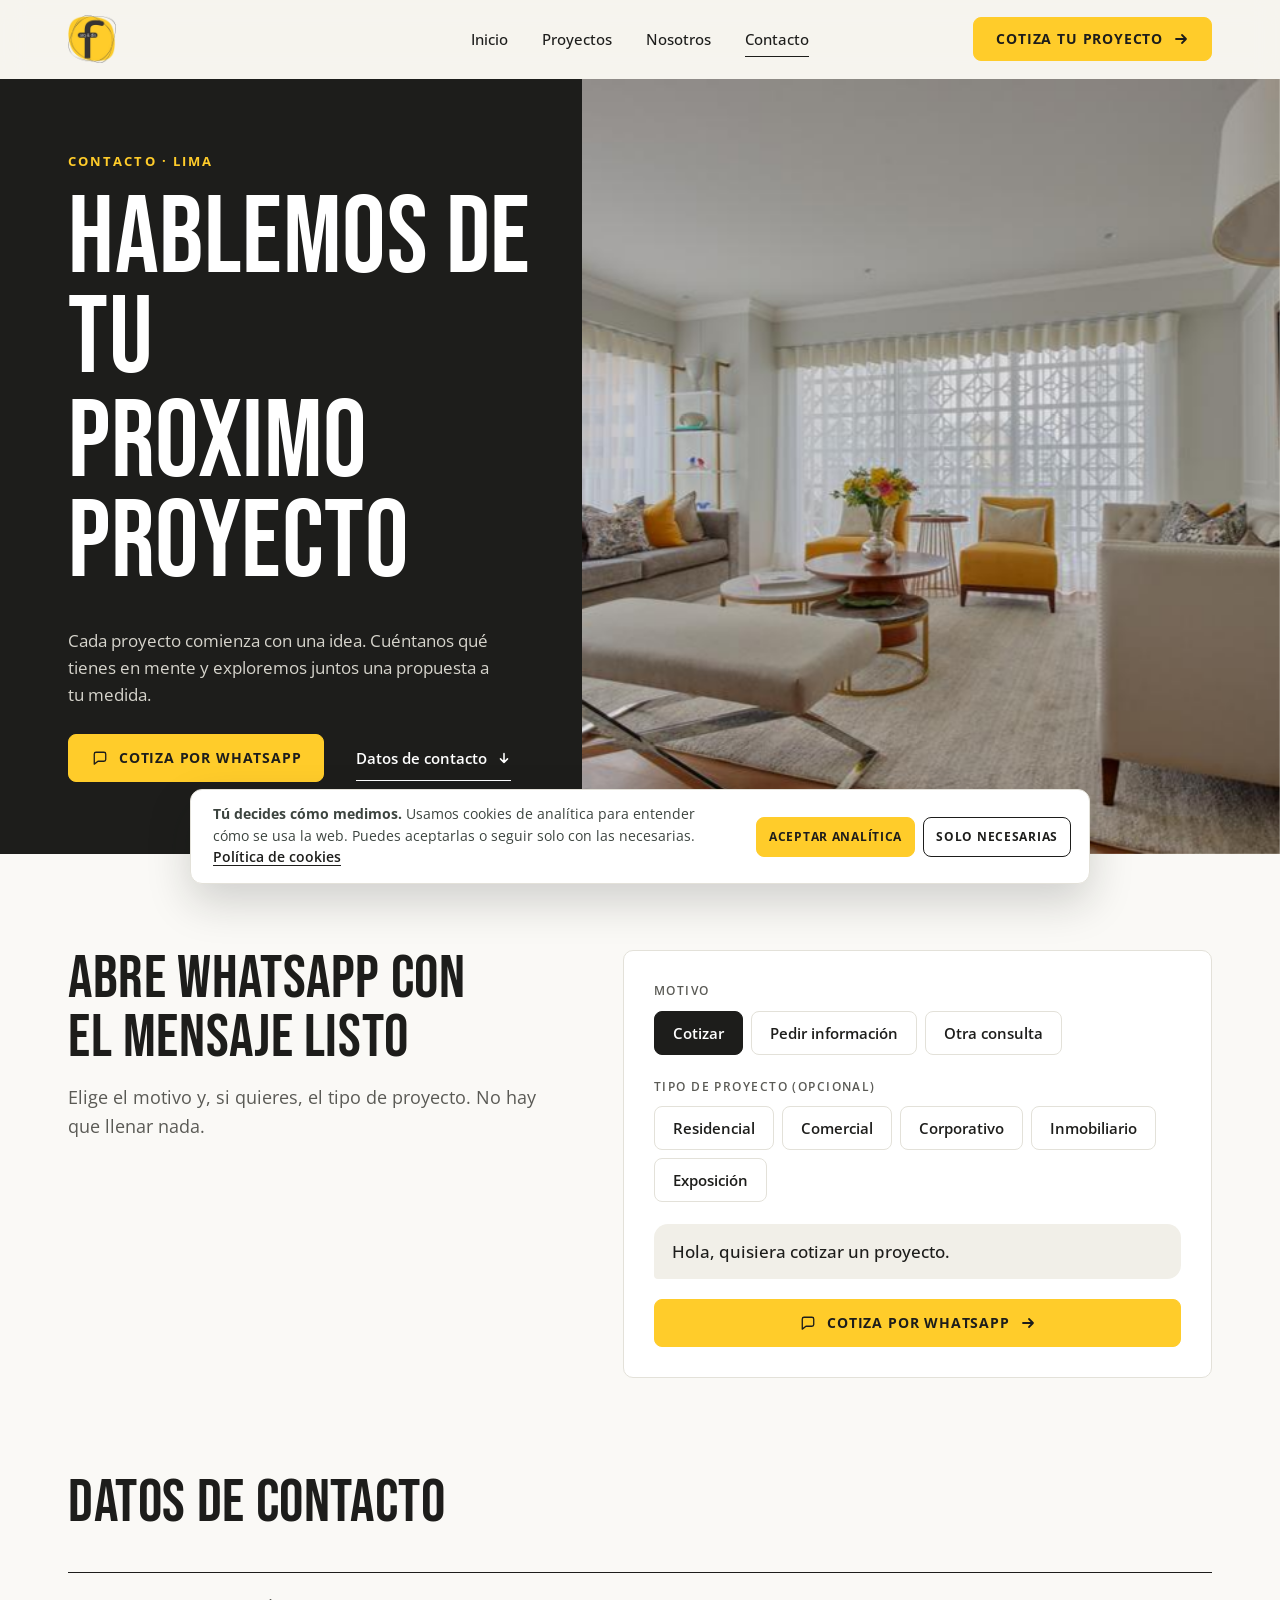
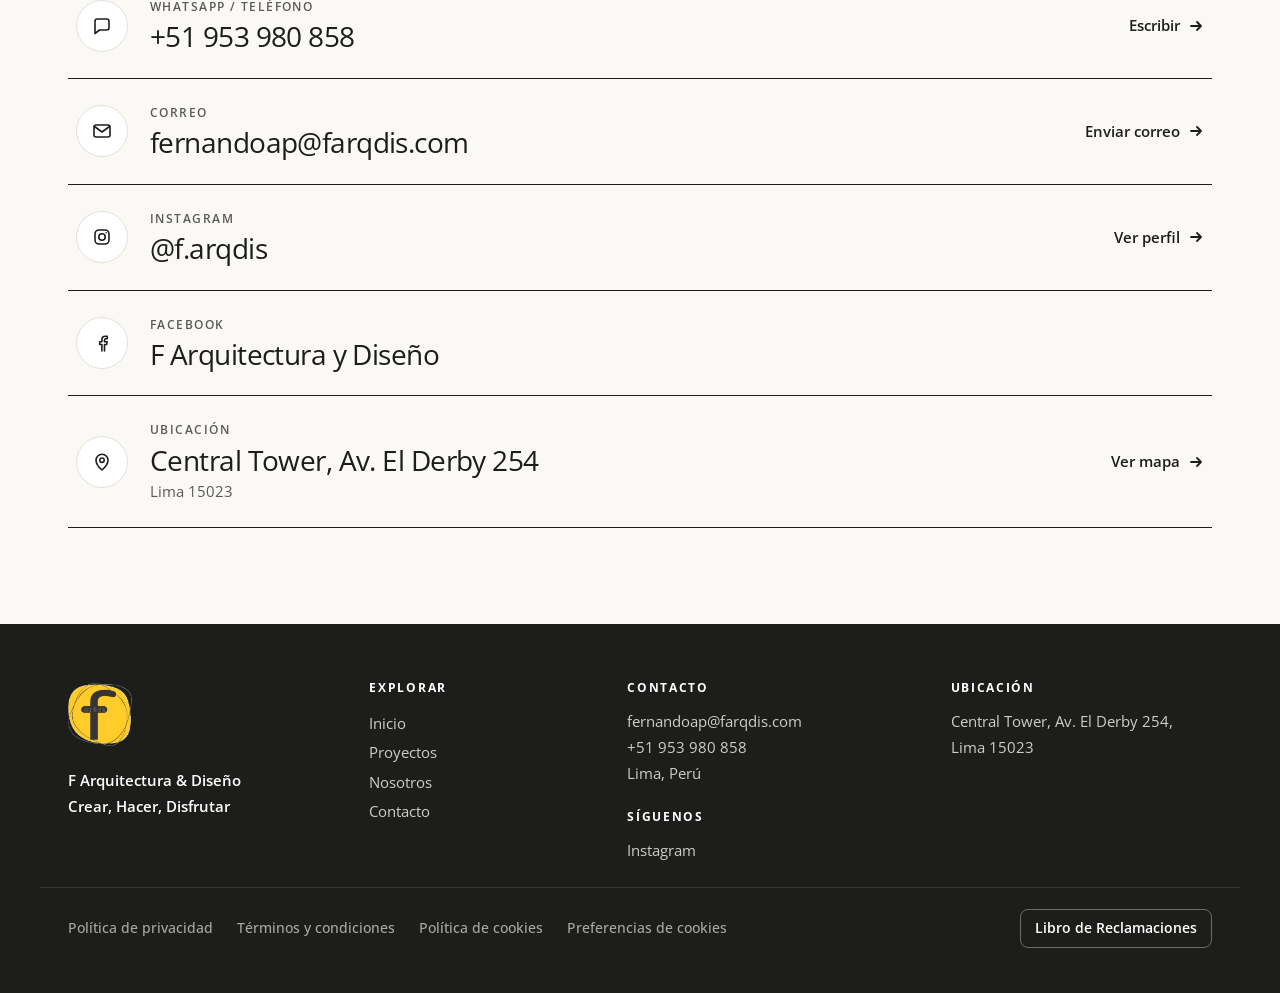
==== contacto.html @ eda0b43f "Pedidos del cliente: nombres, iconos, franja y valores centrados, carrusel en Reconocimiento, enlace" ====
<!doctype html>
<html lang="es">
<head>
<meta charset="utf-8">
<meta name="viewport" content="width=device-width,initial-scale=1,viewport-fit=cover">
<meta name="theme-color" content="#1d1d1b">
<meta name="description" content="Hablemos de tu próximo proyecto. Escríbenos por WhatsApp o correo.">
<title>Contacto · F Arquitectura & Diseño</title>
<link rel="icon" href="favicon.ico" sizes="any">
<link rel="icon" type="image/png" sizes="32x32" href="media/marca/favicon-32.png">
<link rel="apple-touch-icon" href="media/marca/apple-touch-icon.png">
<link rel="preconnect" href="https://fonts.googleapis.com">
<link rel="preconnect" href="https://fonts.gstatic.com" crossorigin>
<link href="https://fonts.googleapis.com/css2?family=Bebas+Neue&family=Open+Sans:wght@400;600;700&display=swap" rel="stylesheet">
<link rel="stylesheet" href="estilos.css?v=30">
<script src="app.js?v=30" defer></script>
</head>
<body class="contacto">
<a class="saltar" href="#contenido">Saltar al contenido</a>
<header class="cab"><div class="cont">
  <a class="logo" href="index.html" aria-label="F Arquitectura y Diseño, inicio"><img src="media/marca/logo-f.png" alt="" width="48" height="47"></a>
  <nav class="menu" id="menu" aria-label="Principal"><a href="index.html">Inicio</a><a href="proyectos.html">Proyectos</a><a href="nosotros.html">Nosotros</a><a href="contacto.html" class="aqui" aria-current="page">Contacto</a><a class="btn menu-cta" href="contacto.html">Cotiza tu proyecto <svg class="fl" width="16" height="16" viewBox="0 0 16 16" fill="none" aria-hidden="true"><path d="M3 8h10M9 4l4 4-4 4" stroke="currentColor" stroke-width="1.8" stroke-linecap="round" stroke-linejoin="round"/></svg></a></nav>
  <div class="cab-der"><a class="btn cab-cta" href="contacto.html">Cotiza tu proyecto <svg class="fl" width="16" height="16" viewBox="0 0 16 16" fill="none" aria-hidden="true"><path d="M3 8h10M9 4l4 4-4 4" stroke="currentColor" stroke-width="1.8" stroke-linecap="round" stroke-linejoin="round"/></svg></a>
  <button class="hamb" aria-label="Menú" aria-expanded="false" aria-controls="menu"><i></i><i></i><i></i></button></div>
</div></header>
<main id="contenido">
<section class="partida verde">
  <div class="partida-txt">
    <p class="antetitulo">Contacto · Lima</p>
    <h1 class="titular"><span class="linea-t"><span>Hablemos de tu</span></span><span class="linea-t"><span>próximo proyecto</span></span></h1>
    <p class="partida-sub">Cada proyecto comienza con una idea. Cuéntanos qué tienes en mente y exploremos juntos una propuesta a tu medida.</p>
    <div class="acciones">
      <a class="btn" href="https://wa.me/51953980858?text=Hola%2C%20quisiera%20cotizar%20un%20proyecto." target="_blank" rel="noopener"><svg width="18" height="18" viewBox="0 0 22 22" fill="none" aria-hidden="true"><path d="M4 16.5V6.2C4 5 5 4 6.2 4h9.6C17 4 18 5 18 6.2v6.6c0 1.2-1 2.2-2.2 2.2H8.5L4 18.5z" stroke="currentColor" stroke-width="1.6" stroke-linecap="round" stroke-linejoin="round"/></svg> Cotiza por WhatsApp</a>
      <a class="enlace" href="#canales">Datos de contacto <svg width="14" height="14" viewBox="0 0 16 16" fill="none" aria-hidden="true"><path d="M8 3v10M4 9l4 4 4-4" stroke="currentColor" stroke-width="1.8" stroke-linecap="round" stroke-linejoin="round"/></svg></a>
    </div>
  </div>
  <div class="partida-img"><img src="media/proyectos/depa-san-isidro-d-j/1.jpg" srcset="media/proyectos/depa-san-isidro-d-j/1-m.jpg 900w, media/proyectos/depa-san-isidro-d-j/1.jpg 1800w" sizes="(max-width:900px) 100vw, 55vw" alt="Depa San Isidro D.J."></div>
</section>

<section class="sec"><div class="cont armar">
  <div data-ver>
    <h2>Abre WhatsApp con el mensaje listo</h2>
    <p class="sub">Elige el motivo y, si quieres, el tipo de proyecto. No hay que llenar nada.</p>
  </div>
  <div class="armador" data-armador data-ver style="--d:.1s">
    <div class="grupo" role="group" aria-label="Motivo">
      <small>Motivo</small>
      <div class="chips">
        <button type="button" class="chip on" aria-pressed="true" data-motivo="cotizar">Cotizar</button>
        <button type="button" class="chip" aria-pressed="false" data-motivo="informacion">Pedir información</button>
        <button type="button" class="chip" aria-pressed="false" data-motivo="otra">Otra consulta</button>
      </div>
    </div>
    <div class="grupo" role="group" aria-label="Tipo de proyecto">
      <small>Tipo de proyecto (opcional)</small>
      <div class="chips" data-categorias></div>
    </div>
    <p class="vista" aria-live="polite"><span data-vista>Hola, quisiera cotizar un proyecto.</span></p>
    <a class="btn" data-enviar href="https://wa.me/51953980858?text=Hola%2C%20quisiera%20cotizar%20un%20proyecto." target="_blank" rel="noopener"><svg width="18" height="18" viewBox="0 0 22 22" fill="none" aria-hidden="true"><path d="M4 16.5V6.2C4 5 5 4 6.2 4h9.6C17 4 18 5 18 6.2v6.6c0 1.2-1 2.2-2.2 2.2H8.5L4 18.5z" stroke="currentColor" stroke-width="1.6" stroke-linecap="round" stroke-linejoin="round"/></svg> <span data-etiqueta>Cotiza por WhatsApp</span> <svg class="fl" width="16" height="16" viewBox="0 0 16 16" fill="none" aria-hidden="true"><path d="M3 8h10M9 4l4 4-4 4" stroke="currentColor" stroke-width="1.8" stroke-linecap="round" stroke-linejoin="round"/></svg></a>
  </div>
</div></section>

<section class="sec" id="canales" style="padding-top:0"><div class="cont">
  <div class="fila-titulo" data-ver><h2>Datos de contacto</h2></div>
  <ul class="canales" data-ver style="--y:14px">
    <li><a class="canal" href="https://wa.me/51953980858?text=Hola%2C%20quisiera%20hacer%20una%20consulta." target="_blank" rel="noopener"><span class="canal-ic"><svg width="22" height="22" viewBox="0 0 22 22" fill="none" aria-hidden="true"><path d="M4 16.5V6.2C4 5 5 4 6.2 4h9.6C17 4 18 5 18 6.2v6.6c0 1.2-1 2.2-2.2 2.2H8.5L4 18.5z" stroke="currentColor" stroke-width="1.6" stroke-linecap="round" stroke-linejoin="round"/></svg></span><span class="canal-txt"><small>WhatsApp / Teléfono</small><b>+51 953 980 858</b></span><span class="canal-ir">Escribir <svg class="fl" width="16" height="16" viewBox="0 0 16 16" fill="none" aria-hidden="true"><path d="M3 8h10M9 4l4 4-4 4" stroke="currentColor" stroke-width="1.8" stroke-linecap="round" stroke-linejoin="round"/></svg></span></a></li>
    <li><a class="canal" href="mailto:fernandoap@farqdis.com"><span class="canal-ic"><svg width="22" height="22" viewBox="0 0 22 22" fill="none" aria-hidden="true"><rect x="3" y="5" width="16" height="12" rx="2" stroke="currentColor" stroke-width="1.6" stroke-linecap="round" stroke-linejoin="round"/><path d="M3.5 6.5L11 12l7.5-5.5" stroke="currentColor" stroke-width="1.6" stroke-linecap="round" stroke-linejoin="round"/></svg></span><span class="canal-txt"><small>Correo</small><b>fernandoap@farqdis.com</b></span><span class="canal-ir">Enviar correo <svg class="fl" width="16" height="16" viewBox="0 0 16 16" fill="none" aria-hidden="true"><path d="M3 8h10M9 4l4 4-4 4" stroke="currentColor" stroke-width="1.8" stroke-linecap="round" stroke-linejoin="round"/></svg></span></a></li>
    <li><a class="canal" href="https://www.instagram.com/f.arqdis/" target="_blank" rel="noopener"><span class="canal-ic"><svg width="22" height="22" viewBox="0 0 22 22" fill="none" aria-hidden="true"><rect x="4" y="4" width="14" height="14" rx="4" stroke="currentColor" stroke-width="1.6" stroke-linecap="round" stroke-linejoin="round"/><circle cx="11" cy="11" r="3.2" stroke="currentColor" stroke-width="1.6" stroke-linecap="round" stroke-linejoin="round"/><path d="M15.2 6.8h.01" stroke="currentColor" stroke-width="1.6" stroke-linecap="round" stroke-linejoin="round"/></svg></span><span class="canal-txt"><small>Instagram</small><b>@f.arqdis</b></span><span class="canal-ir">Ver perfil <svg class="fl" width="16" height="16" viewBox="0 0 16 16" fill="none" aria-hidden="true"><path d="M3 8h10M9 4l4 4-4 4" stroke="currentColor" stroke-width="1.8" stroke-linecap="round" stroke-linejoin="round"/></svg></span></a></li>
    <li><div class="canal"><span class="canal-ic"><svg width="22" height="22" viewBox="0 0 22 22" fill="none" aria-hidden="true"><path d="M13.5 19v-6.5h2.2l.4-2.7h-2.6V8.2c0-.8.3-1.4 1.4-1.4h1.3V4.4c-.3 0-1.100-.1-2-.1-2 0-3.300 1.200-3.300 3.400v2.100H8.700v2.700h2.200V19" stroke="currentColor" stroke-width="1.6" stroke-linecap="round" stroke-linejoin="round"/></svg></span><span class="canal-txt"><small>Facebook</small><b>F Arquitectura y Diseño</b></span></div></li>
    <li><a class="canal" href="https://www.google.com/maps/search/?api=1&query=Central%20Tower%2C%20Av.%20El%20Derby%20254%2C%20Lima%2015023" target="_blank" rel="noopener"><span class="canal-ic"><svg width="22" height="22" viewBox="0 0 22 22" fill="none" aria-hidden="true"><path d="M11 19s6-5.2 6-9.8A6 6 0 005 9.2C5 13.8 11 19 11 19z" stroke="currentColor" stroke-width="1.6" stroke-linecap="round" stroke-linejoin="round"/><circle cx="11" cy="9.2" r="2.2" stroke="currentColor" stroke-width="1.6" stroke-linecap="round" stroke-linejoin="round"/></svg></span><span class="canal-txt"><small>Ubicación</small><b>Central Tower, Av. El Derby 254</b><span>Lima 15023</span></span><span class="canal-ir">Ver mapa <svg class="fl" width="16" height="16" viewBox="0 0 16 16" fill="none" aria-hidden="true"><path d="M3 8h10M9 4l4 4-4 4" stroke="currentColor" stroke-width="1.8" stroke-linecap="round" stroke-linejoin="round"/></svg></span></a></li>
  </ul>
</div></section>
<a class="barra-wa" href="https://wa.me/51953980858?text=Hola%2C%20quisiera%20cotizar%20un%20proyecto." target="_blank" rel="noopener"><svg width="18" height="18" viewBox="0 0 22 22" fill="none" aria-hidden="true"><path d="M4 16.5V6.2C4 5 5 4 6.2 4h9.6C17 4 18 5 18 6.2v6.6c0 1.2-1 2.2-2.2 2.2H8.5L4 18.5z" stroke="currentColor" stroke-width="1.6" stroke-linecap="round" stroke-linejoin="round"/></svg> Cotiza por WhatsApp</a>
</main>
<footer class="pie"><div class="cont pie-cols">
  <div class="pie-marca"><a class="logo" href="index.html" aria-label="F Arquitectura y Diseño, inicio"><img src="media/marca/logo-f.png" alt="" width="64" height="63"></a><p>F Arquitectura &amp; Diseño<br>Crear, Hacer, Disfrutar</p></div>
  <div><h3>Explorar</h3><nav aria-label="Pie"><a href="index.html">Inicio</a><a href="proyectos.html">Proyectos</a><a href="nosotros.html">Nosotros</a><a href="contacto.html">Contacto</a></nav></div>
  <div><h3>Contacto</h3><p><a href="mailto:fernandoap@farqdis.com">fernandoap@farqdis.com</a><br><a href="tel:+51953980858">+51 953 980 858</a><br>Lima, Perú</p>
    <h3 class="sig">Síguenos</h3><p><a href="https://www.instagram.com/f.arqdis/" target="_blank" rel="noopener">Instagram</a></p></div>
  <div><h3>Ubicación</h3><p><a href="https://www.google.com/maps/search/?api=1&query=Central%20Tower%2C%20Av.%20El%20Derby%20254%2C%20Lima%2015023" target="_blank" rel="noopener">Central Tower, Av. El Derby 254,<br>Lima 15023</a></p></div>
</div>
<div class="cont pie-legal">
  <a href="politica-de-privacidad.html">Política de privacidad</a>
  <a href="terminos-y-condiciones.html">Términos y condiciones</a>
  <a href="politica-de-cookies.html">Política de cookies</a>
  <button type="button" data-cookies-abrir>Preferencias de cookies</button>
  <a class="libro" href="libro-de-reclamaciones.html">Libro de Reclamaciones</a>
</div></footer>
<div class="cookies" role="dialog" aria-label="Preferencias de cookies" hidden>
  <p><b>Tú decides cómo medimos.</b> Usamos cookies de analítica para entender cómo se usa la web. Puedes aceptarlas o seguir solo con las necesarias. <a href="politica-de-cookies.html">Política de cookies</a></p>
  <div><button type="button" class="btn" data-cookies="analitica">Aceptar analítica</button><button type="button" class="btn linea" data-cookies="necesarias">Solo necesarias</button></div>
</div>
</body>
</html>
---- estilos.css ----
/* Web modelo. Colores, tipografías e imágenes son de muestra:
   se reemplazan por la marca y los materiales reales de la inmobiliaria. */
:root{
  --fondo:#f6f3ee; --papel:#fffdf9; --tinta:#1c211d; --suave:#5d655f; --linea:#ddd6c9;
  --acento:#2f4a3c; --acento-claro:#e4ebe5; --arena:#d8cdb9;
  /* Una sola familia de curvas para todo el sitio */
  --ease:cubic-bezier(.23,1,.32,1);        /* entradas y salidas */
  --ease-io:cubic-bezier(.77,0,.175,1);    /* movimientos en pantalla (telón, pastilla) */
  --ease-hoja:cubic-bezier(.32,.72,0,1);   /* hoja inferior en celular */
  --serif:"Cormorant Garamond",Georgia,serif; --sans:"Manrope",system-ui,sans-serif;
}
*{box-sizing:border-box}
html{scroll-behavior:smooth;-webkit-tap-highlight-color:transparent;-webkit-text-size-adjust:100%;text-size-adjust:100%;scrollbar-color:var(--arena) var(--fondo)}
body{margin:0;font-family:var(--sans);color:var(--tinta);background:var(--fondo);font-size:17px;line-height:1.6;-webkit-font-smoothing:antialiased;caret-color:var(--acento)}
::selection{background:var(--acento);color:#fff}
img{display:block;max-width:100%}
a{color:inherit;text-underline-offset:.2em}
h1,h2,h3{font-family:var(--serif);font-weight:500;line-height:1.08;margin:0;letter-spacing:-.01em;text-wrap:balance}
h1{font-size:clamp(44px,7vw,92px)}
h2{font-size:clamp(34px,4.4vw,56px)}
h3{font-size:26px}
p{margin:0 0 14px;text-wrap:pretty}
:focus-visible{outline:2px solid var(--acento);outline-offset:3px}
.portada :focus-visible,.franja :focus-visible,.aviso :focus-visible{outline-color:#fff}
button,a,[role="tab"]{touch-action:manipulation}
button,.btn,.menu a{-webkit-user-select:none;user-select:none}
.cont{max-width:1200px;margin:0 auto;padding:0 max(28px,env(safe-area-inset-right,0px)) 0 max(28px,env(safe-area-inset-left,0px))}
.sec{padding:96px 0}
.sub{color:var(--suave);max-width:560px;font-size:18px}
.fila-titulo{display:flex;justify-content:space-between;align-items:flex-end;gap:24px;margin-bottom:40px;flex-wrap:wrap}
.saltar{position:absolute;left:12px;top:-60px;z-index:300;background:var(--papel);color:var(--tinta);padding:12px 18px;border-radius:10px;font-weight:600;text-decoration:none;transition:top .2s var(--ease)}
.saltar:focus{top:12px}

/* Aviso de modelo */
.aviso{background:var(--tinta);color:#e9e5dc;font-size:13px;text-align:center;padding:calc(7px + env(safe-area-inset-top,0px)) 16px 7px}

/* Animación de entrada (solo Inicio, una vez por sesión) */
.intro{display:none}
.con-intro{--t0:1.2s}
.con-intro .intro{position:fixed;inset:0;z-index:200;background:var(--acento);color:#f6f3ee;display:flex;flex-direction:column;align-items:center;justify-content:center;gap:26px;pointer-events:none;animation:telon .95s var(--ease-io) 1.15s both}
.con-intro .intro[hidden]{display:none}
.intro-marca{font-family:var(--serif);font-weight:600;font-size:clamp(56px,10vw,112px);line-height:1.15;overflow:hidden;padding:0 .08em}
.intro-marca span{display:block;animation:subir .9s var(--ease) .1s both}
.intro-marca i{font-style:normal;color:var(--arena)}
.intro-linea{width:min(200px,40vw);height:1px;background:rgba(246,243,238,.28);position:relative;overflow:hidden}
.intro-linea::after{content:"";position:absolute;inset:0;background:#f6f3ee;transform-origin:left;animation:trazar .95s var(--ease-io) .2s both}
@keyframes telon{from{clip-path:inset(0)}to{clip-path:inset(0 0 100% 0)}}
@keyframes trazar{from{transform:scaleX(0)}to{transform:scaleX(1)}}

/* Cabecera */
.cab{position:sticky;top:0;z-index:50;background:rgba(246,243,238,.9);backdrop-filter:blur(12px);-webkit-backdrop-filter:blur(12px);border-bottom:1px solid transparent;transition:border-color .3s,box-shadow .3s}
.cab.baja{border-color:var(--linea);box-shadow:0 6px 24px rgba(28,33,29,.06)}
.cab .cont{display:flex;align-items:center;justify-content:space-between;height:74px}
.logo{font-family:var(--serif);font-size:27px;font-weight:600;text-decoration:none;letter-spacing:.01em;padding:8px 0}
.logo span{color:var(--acento)}
.menu{display:flex;gap:34px;align-items:center}
.menu a{text-decoration:none;font-size:15px;font-weight:500;position:relative;padding:10px 0}
.menu a::after{content:"";position:absolute;left:0;right:0;bottom:4px;height:1.5px;background:var(--acento);transform:scaleX(0);transform-origin:right;transition:transform .3s var(--ease)}
.menu a.aqui::after{transform:scaleX(1);transform-origin:left}
.hamb{display:none;background:none;border:0;padding:10px;margin-right:-10px;cursor:pointer}
.hamb i{display:block;width:24px;height:2px;background:var(--tinta);margin:5px 0;transition:transform .3s var(--ease),opacity .2s}
.abierto .hamb i:nth-child(1){transform:translateY(7px) rotate(45deg)}
.abierto .hamb i:nth-child(2){opacity:0}
.abierto .hamb i:nth-child(3){transform:translateY(-7px) rotate(-45deg)}

/* Botones */
.btn{display:inline-flex;align-items:center;justify-content:center;gap:10px;min-height:48px;background:var(--acento);color:#fff;border:1.5px solid var(--acento);padding:12px 26px;border-radius:999px;font:600 15px var(--sans);text-decoration:none;cursor:pointer;transition:transform .16s var(--ease),background .25s,color .25s,box-shadow .25s}
.btn:active{transform:scale(.97)}
.btn .fl{flex:none;transition:transform .3s var(--ease)}
.btn.linea{background:transparent;color:var(--acento)}
.btn.linea:active{background:var(--acento-claro)}
.btn.claro{background:#fff;border-color:#fff;color:var(--tinta)}
.btn:disabled{opacity:.55;cursor:default;transform:none;box-shadow:none}

/* Portada: el titular guía, el texto y el botón lo siguen, la foto se asienta */
.portada{position:relative;height:min(86vh,820px);height:min(86svh,820px);min-height:520px;overflow:hidden;color:#fff;display:flex;align-items:flex-end}
.portada img{position:absolute;inset:0;width:100%;height:100%;object-fit:cover;animation:acercar 2.2s var(--ease) var(--t0,0s) both}
.portada::after{content:"";position:absolute;inset:0;background:linear-gradient(180deg,rgba(20,25,21,.15) 30%,rgba(20,25,21,.74))}
.portada .cont{position:relative;z-index:2;width:100%;padding-bottom:72px}
.portada p{font-size:20px;max-width:520px;margin:20px 0 28px;color:#f0ece4;animation:aparecer .8s var(--ease) calc(var(--t0,0s) + .34s) both}
.linea-t{display:block;overflow:hidden;padding-bottom:.06em}
.linea-t>span{display:block;animation:subir 1s var(--ease) calc(var(--t0,0s) + .1s) both}
.linea-t:nth-child(2)>span{animation-delay:calc(var(--t0,0s) + .2s)}
.portada .btn{animation:aparecer-poco .7s var(--ease) calc(var(--t0,0s) + .44s) both}
.bajar{position:absolute;right:28px;bottom:34px;z-index:2;font-size:12px;letter-spacing:.14em;text-transform:uppercase;writing-mode:vertical-rl;display:flex;align-items:center;gap:12px;animation:solo-opacidad .8s ease calc(var(--t0,0s) + .9s) both}
.bajar::after{content:"";width:1px;height:54px;background:#fff;animation:gotear 2.4s ease-in-out 3;transform-origin:top}
@keyframes acercar{from{transform:scale(1.12)}to{transform:scale(1)}}
@keyframes subir{from{transform:translateY(105%)}to{transform:none}}
@keyframes aparecer{from{opacity:0;transform:translateY(16px)}to{opacity:1;transform:none}}
@keyframes aparecer-poco{from{opacity:0;transform:translateY(8px)}to{opacity:1;transform:none}}
@keyframes solo-opacidad{from{opacity:0}to{opacity:1}}
@keyframes gotear{0%{transform:scaleY(0)}50%{transform:scaleY(1)}100%{transform:scaleY(1);opacity:0}}

/* Encabezado de páginas internas */
.encabezado{padding:84px 0 40px}
.encabezado h1{font-size:clamp(44px,6vw,78px)}
.encabezado .sub{margin-top:16px;animation:aparecer .8s var(--ease) .24s both}

/* Aparición al desplazar: el título se mueve más, lo que lo acompaña se mueve menos */
[data-ver]{opacity:0;transform:translateY(var(--y,22px));transition:opacity .7s var(--ease),transform .7s var(--ease);transition-delay:var(--d,0s)}
[data-ver].visto{opacity:1;transform:none}
[data-ver="img"]{opacity:1;transform:none}
[data-ver="img"] img{clip-path:inset(0 0 100% 0);transform:scale(1.08);transition:clip-path 1s var(--ease-io),transform 1.4s var(--ease);transition-delay:var(--d,0s)}
[data-ver="img"].visto img{clip-path:inset(0);transform:none}

/* Tarjetas de proyecto */
.grilla{display:grid;grid-template-columns:repeat(3,1fr);gap:28px}
.tarjeta{background:var(--papel);border-radius:14px;overflow:hidden;cursor:pointer;border:1px solid var(--linea);text-align:left;padding:0;font:inherit;color:inherit;display:flex;flex-direction:column;transition:transform .35s var(--ease),box-shadow .35s var(--ease),opacity .7s var(--ease)}
.tarjeta[data-ver]{transition:opacity .7s var(--ease) var(--d,0s),transform .7s var(--ease) var(--d,0s),box-shadow .35s var(--ease)}
.tarjeta:active{transform:scale(.985)}
.tarjeta .foto{display:block;aspect-ratio:4/3;overflow:hidden;position:relative;background:var(--arena)}
.tarjeta img{width:100%;height:100%;object-fit:cover;transition:transform .8s var(--ease)}
.etq{position:absolute;left:14px;top:14px;background:rgba(255,253,249,.94);padding:4px 12px;border-radius:999px;font-size:12.5px;font-weight:600}
.tarjeta .txt{padding:20px 22px 22px;display:flex;flex-direction:column;gap:6px;flex:1}
.tarjeta .nom{font-family:var(--serif);font-weight:500;font-size:26px;line-height:1.1;letter-spacing:-.01em}
.tarjeta .res{color:var(--suave);font-size:15px}
.ver{margin-top:10px;font-weight:600;font-size:14.5px;color:var(--acento);display:inline-flex;align-items:center;gap:8px}
.ver svg{transition:transform .3s var(--ease)}
/* Filtro: se usa muchas veces, así que las tarjetas salen y entran juntas, sin escalonado */
.tarjeta.sale{opacity:0;transition:opacity .14s ease}
.tarjeta.entra{animation:aparecer-poco .32s var(--ease) both}

/* Pestañas */
.pest{position:relative;display:inline-flex;gap:4px;background:var(--papel);border:1px solid var(--linea);border-radius:999px;padding:5px;margin-bottom:40px;max-width:100%;overflow-x:auto;scrollbar-width:none;overscroll-behavior-x:contain}
.pest::-webkit-scrollbar{display:none}
.pest button{position:relative;z-index:1;background:none;border:0;min-height:44px;padding:10px 22px;border-radius:999px;font:600 15px var(--sans);color:var(--suave);cursor:pointer;white-space:nowrap;transition:color .25s}
.pest button.activa{color:#fff}
.pest .pastilla{position:absolute;top:5px;bottom:5px;left:0;width:0;background:var(--acento);border-radius:999px;transition:transform .3s var(--ease-io),width .3s var(--ease-io)}

/* Resumen empresa */
.dos{display:grid;grid-template-columns:1fr 1fr;gap:64px;align-items:center}
.dos .foto{border-radius:14px;overflow:hidden;aspect-ratio:5/4;background:var(--arena)}
.dos .foto img{width:100%;height:100%;object-fit:cover}
.dos h2{margin-bottom:20px}
.dos p{color:var(--suave);max-width:62ch}

/* Diferenciales y equipo */
.tres{display:grid;grid-template-columns:repeat(3,1fr);gap:40px}
.valor{border-top:1px solid var(--tinta);padding-top:22px}
.valor p{color:var(--suave);font-size:15.5px;margin:10px 0 0}
.equipo{display:grid;grid-template-columns:repeat(4,1fr);gap:24px}
.persona .cara{aspect-ratio:1;border-radius:14px;background:var(--acento-claro);display:flex;align-items:center;justify-content:center;font-family:var(--serif);font-size:54px;color:var(--acento)}
.persona b{display:block;margin-top:12px}
.persona span{color:var(--suave);font-size:14.5px}

/* Franja de contacto */
.franja{background:var(--acento);color:#fff;border-radius:22px;padding:64px;display:flex;justify-content:space-between;align-items:center;gap:32px;flex-wrap:wrap;position:relative;overflow:hidden}
.franja::before{content:"";position:absolute;width:420px;height:420px;border-radius:50%;border:1px solid rgba(255,255,255,.18);right:-120px;top:-160px}
.franja::after{content:"";position:absolute;width:260px;height:260px;border-radius:50%;border:1px solid rgba(255,255,255,.14);right:40px;bottom:-150px}
.franja p{color:#d5e0d8;margin:10px 0 0}
.franja>*{position:relative;z-index:1}

/* Contacto */
.campo{position:relative;margin-bottom:18px}
.campo input,.campo textarea{width:100%;border:1.5px solid var(--linea);background:var(--papel);border-radius:12px;padding:24px 16px 10px;font:inherit;color:inherit;transition:border-color .2s,box-shadow .2s}
.campo textarea{min-height:130px;resize:vertical;display:block}
.campo label{position:absolute;left:17px;top:17px;color:var(--suave);pointer-events:none;transform-origin:left top;transition:transform .2s var(--ease)}
.campo input:focus,.campo textarea:focus{outline:none;border-color:var(--acento);box-shadow:0 0 0 4px var(--acento-claro)}
.campo input:focus+label,.campo input:not(:placeholder-shown)+label,.campo textarea:focus+label,.campo textarea:not(:placeholder-shown)+label{transform:translateY(-11px) scale(.78)}
.datos{display:flex;flex-direction:column;gap:22px}
.datos small{display:block;text-transform:uppercase;letter-spacing:.1em;font-size:12px;color:var(--suave);font-weight:600}
.mapa{border-radius:14px;height:250px;background:var(--acento-claro);position:relative;overflow:hidden;background-image:linear-gradient(var(--linea) 1px,transparent 1px),linear-gradient(90deg,var(--linea) 1px,transparent 1px);background-size:44px 44px}
.pin{position:absolute;left:50%;top:50%;width:18px;height:18px;margin:-9px;background:var(--acento);border-radius:50%}
.pin::after{content:"";position:absolute;inset:0;border-radius:50%;background:var(--acento);animation:latir 2s ease-out 3}
.mapa em{position:absolute;left:14px;bottom:12px;font-size:13px;color:var(--suave);background:var(--papel);padding:3px 10px;border-radius:999px;font-style:normal}
@keyframes latir{to{transform:scale(4);opacity:0}}
.ok{display:none;align-items:center;gap:12px;background:var(--acento-claro);color:var(--acento);border-radius:12px;padding:16px 18px;font-weight:600;animation:aparecer-poco .4s var(--ease)}
.ok.si{display:flex}
.ok svg{flex:none}
.ok path{stroke-dasharray:30;stroke-dashoffset:30;animation:trazo .45s .15s var(--ease) forwards}
@keyframes trazo{to{stroke-dashoffset:0}}

/* Pie */
.pie{border-top:1px solid var(--linea);padding:44px 0 calc(44px + env(safe-area-inset-bottom,0px));margin-top:96px;color:var(--suave);font-size:14.5px}
.pie .cont{display:flex;justify-content:space-between;gap:16px 24px;flex-wrap:wrap;align-items:center}
.pie nav{display:flex;gap:22px;flex-wrap:wrap}
.pie a{text-decoration:none;padding:12px 0}
.pie .logo{color:var(--tinta)}

/* Pop-up de proyecto: abre con calma, cierra rápido */
.velo{position:fixed;inset:0;z-index:100;background:rgba(20,25,21,.6);backdrop-filter:blur(5px);-webkit-backdrop-filter:blur(5px);display:flex;align-items:center;justify-content:center;padding:24px;opacity:0;visibility:hidden;transition:opacity .2s ease,visibility .2s}
.velo.abre{opacity:1;visibility:visible;transition-duration:.3s}
.popup{background:var(--papel);border-radius:20px;width:min(780px,100%);max-height:calc(100vh - 48px);max-height:calc(100dvh - 48px);overflow:auto;overscroll-behavior:contain;position:relative;transform:translateY(20px) scale(.97);opacity:0;transition:transform .2s var(--ease),opacity .18s ease}
.velo.abre .popup{transform:none;opacity:1;transition:transform .45s var(--ease),opacity .3s ease}
.cerrar,.gal .fle{display:flex;align-items:center;justify-content:center;width:44px;height:44px;border-radius:50%;border:0;background:rgba(255,253,249,.94);color:var(--tinta);cursor:pointer;transition:transform .16s var(--ease),background .2s}
.cerrar{position:absolute;right:14px;top:14px;z-index:3}
.cerrar:active,.gal .fle:active{transform:scale(.92)}
.gal{position:relative;aspect-ratio:16/9;background:var(--arena);overflow:hidden;border-radius:20px 20px 0 0;touch-action:pan-y}
.gal img{position:absolute;inset:0;width:100%;height:100%;object-fit:cover;opacity:0;transform:scale(1.04);transition:opacity .45s ease,transform .9s var(--ease)}
.gal img.on{opacity:1;transform:none}
.gal .fle{position:absolute;top:50%;margin-top:-22px;z-index:2}
.gal .fle.a{left:14px}.gal .fle.s{right:14px}
.minis{display:flex;gap:10px;padding:14px 28px 0}
.minis button{width:78px;aspect-ratio:4/3;border-radius:8px;overflow:hidden;border:2px solid transparent;padding:0;background:var(--arena);cursor:pointer;opacity:.6;transition:opacity .2s,border-color .2s}
.minis button.on{opacity:1;border-color:var(--acento)}
.minis img{width:100%;height:100%;object-fit:cover}
.cuerpo{padding:22px 28px 28px}
.cuerpo .cat{color:var(--acento);font-weight:600;font-size:13px;text-transform:uppercase;letter-spacing:.1em}
.cuerpo h2{font-size:40px;margin:4px 0 12px}
.cuerpo>p{color:var(--suave)}
.fichas{display:grid;grid-template-columns:repeat(3,1fr);gap:12px;margin:18px 0 22px}
.fichas div{border:1px solid var(--linea);border-radius:12px;padding:12px 14px}
.fichas small{display:block;color:var(--suave);font-size:12.5px}
.plegable{display:grid;grid-template-rows:0fr;visibility:hidden;transition:grid-template-rows .4s var(--ease),visibility .4s}
.plegable.abre{grid-template-rows:1fr;visibility:visible}
.plegable>div{overflow:hidden}
.plegable form{padding-top:22px}
.cuerpo .campo input,.cuerpo .campo textarea{background:#fff}
.cuerpo .campo textarea{min-height:90px}
body.fijo{overflow:hidden}

/* Estados al pasar el cursor: solo donde hay cursor de verdad (en pantallas táctiles quedarían pegados) */
@media (hover:hover) and (pointer:fine){
  .menu a:hover::after{transform:scaleX(1);transform-origin:left}
  .btn:hover{transform:translateY(-2px);box-shadow:0 10px 24px rgba(47,74,60,.22)}
  .btn:hover:active{transform:scale(.97)}
  .btn:hover .fl{transform:translateX(4px)}
  .btn.linea:hover{background:var(--acento);color:#fff}
  .btn:disabled:hover{transform:none;box-shadow:none}
  .tarjeta:hover{transform:translateY(-3px);box-shadow:0 18px 38px rgba(28,33,29,.12)}
  .tarjeta:hover img{transform:scale(1.03)}
  .tarjeta:hover .ver svg{transform:translateX(4px)}
  .pest button:not(.activa):hover{color:var(--tinta)}
  .pie a:hover{color:var(--tinta)}
  .cerrar:hover,.gal .fle:hover{background:#fff;transform:scale(1.06)}
  .minis button:hover{opacity:1}
}

@media (max-width:900px){
  .grilla,.tres{grid-template-columns:1fr 1fr}
  .equipo{grid-template-columns:1fr 1fr}
  .dos{grid-template-columns:1fr;gap:32px}
  .sec{padding:68px 0}
  .franja{padding:40px 28px}
  .hamb{display:block}
  .menu{position:absolute;left:0;right:0;top:100%;background:var(--fondo);flex-direction:column;align-items:stretch;gap:0;padding:8px 28px 20px;border-bottom:1px solid var(--linea);box-shadow:0 18px 30px rgba(28,33,29,.08);transform:translateY(-8px);opacity:0;visibility:hidden;transition:transform .2s var(--ease),opacity .16s ease,visibility .2s}
  .menu a{padding:14px 0;font-size:18px}
  .menu a::after{display:none}
  .menu a.aqui{color:var(--acento);font-weight:600}
  .abierto .menu{transform:none;opacity:1;visibility:visible;transition-duration:.3s,.25s,.3s}
  .bajar{display:none}
}
@media (max-width:600px){
  body{font-size:16px}
  .cont{padding-left:max(20px,env(safe-area-inset-left,0px));padding-right:max(20px,env(safe-area-inset-right,0px))}
  .grilla,.tres,.fichas{grid-template-columns:1fr}
  .tres{gap:28px}
  .equipo{gap:16px}
  .sec{padding:56px 0}
  .encabezado{padding:52px 0 28px}
  .fila-titulo{margin-bottom:28px}
  .portada{min-height:480px}
  .portada .cont{padding-bottom:44px}
  .portada p{font-size:18px}
  .portada .btn,.franja .btn,form .btn,.cuerpo>.btn{width:100%}
  .franja{padding:36px 24px;border-radius:18px}
  .menu{padding-left:20px;padding-right:20px}
  .pie{margin-top:64px}
  .pie .cont{flex-direction:column;align-items:flex-start}
  /* En celular el pop-up es una hoja que sube desde abajo */
  .velo{padding:0;align-items:flex-end}
  .popup{width:100%;max-height:92vh;max-height:92dvh;border-radius:20px 20px 0 0;transform:translateY(100%);opacity:1;transition:transform .25s var(--ease)}
  .velo.abre .popup{transition:transform .5s var(--ease-hoja)}
  .minis{padding:12px 20px 0;gap:8px}
  .minis button{flex:1;width:auto}
  .cuerpo{padding:18px 20px calc(24px + env(safe-area-inset-bottom,0px))}
  .cuerpo h2{font-size:32px}
  .fichas{gap:8px}
  .fichas div{display:flex;justify-content:space-between;align-items:baseline;gap:12px}
}
/* Movimiento reducido: se conservan los fundidos, se quitan desplazamientos, zoom y bucles */
@media (prefers-reduced-motion:reduce){
  html{scroll-behavior:auto}
  @keyframes subir{from{opacity:0}to{opacity:1}}
  @keyframes aparecer{from{opacity:0}to{opacity:1}}
  @keyframes aparecer-poco{from{opacity:0}to{opacity:1}}
  @keyframes acercar{from{transform:none}to{transform:none}}
  [data-ver]{transform:none;transition:opacity .3s ease;transition-delay:0s}
  [data-ver="img"] img{clip-path:none;transform:none;transition:none}
  .bajar::after,.pin::after{animation:none}
  .popup,.velo.abre .popup{transform:none;transition:opacity .2s ease}
  .gal img{transform:none;transition:opacity .2s ease}
  .tarjeta,.tarjeta img,.btn,.btn .fl,.ver svg,.pest .pastilla,.cerrar,.gal .fle{transition-duration:.01ms}
  .tarjeta:hover,.btn:hover,.tarjeta:hover img{transform:none}
  .plegable{transition:none}
}
@media (max-width:600px) and (prefers-reduced-motion:reduce){
  .popup{opacity:0}
  .velo.abre .popup{opacity:1}
}

/* ===== Inicio con la estructura de referencia: cabecera sobre la portada a pantalla completa,
   antetítulo, titular gigante con una palabra en cursiva, dos acciones y crédito del proyecto ===== */
.cab .cont{display:grid;grid-template-columns:1fr auto 1fr}
.cab .logo{justify-self:start}
.cab-der{justify-self:end;display:flex;align-items:center;gap:8px}
.cab-cta{min-height:42px;padding:8px 20px;font-size:14px}
.cab{transition:border-color .3s,box-shadow .3s,background-color .3s,color .3s}
.hamb i{background:currentColor}
.hamb{color:inherit}
.inicio .cab:not(.baja):not(.abierto){background:transparent;-webkit-backdrop-filter:none;backdrop-filter:none;color:#fff}
.inicio .cab:not(.baja):not(.abierto) .logo span{color:inherit}
.inicio .cab:not(.baja):not(.abierto) .menu a::after{background:#fff}
.inicio .cab:not(.baja):not(.abierto) .cab-cta{background:#fff;border-color:#fff;color:var(--tinta)}
.inicio .cab:not(.baja):not(.abierto) :focus-visible{outline-color:#fff}
.inicio .portada{margin-top:-74px;height:calc(100vh - 34px);height:calc(100svh - 34px);min-height:560px}
.inicio .portada::after{background:linear-gradient(180deg,rgba(20,25,21,.5),rgba(20,25,21,.12) 28%,rgba(20,25,21,.3) 55%,rgba(20,25,21,.82))}
.portada .cont{padding-bottom:64px}
.portada h1{font-family:var(--sans);font-weight:400;font-size:clamp(44px,8.4vw,136px);line-height:1;letter-spacing:-.04em;text-wrap:initial}
.portada h1 em{font-family:var(--serif);font-style:italic;font-weight:500;letter-spacing:-.025em;font-size:1.08em;line-height:.9}
.portada .linea-t{padding-bottom:.14em;margin-bottom:-.12em}
.portada .antetitulo{font-size:13px;font-weight:600;letter-spacing:.14em;text-transform:uppercase;color:#fff;max-width:none;margin:0 0 18px;animation:solo-opacidad .7s ease calc(var(--t0,0s) + .05s) both}
.acciones{display:flex;align-items:center;gap:32px;flex-wrap:wrap;margin-top:34px}
.enlace{display:inline-flex;align-items:center;gap:10px;color:#fff;text-decoration:none;font-weight:600;font-size:15px;padding:10px 0;border-bottom:1.5px solid currentColor;animation:aparecer-poco .7s var(--ease) calc(var(--t0,0s) + .52s) both}
.enlace svg{transition:transform .3s var(--ease)}
.credito{position:absolute;right:96px;bottom:36px;z-index:2;font-size:12px;letter-spacing:.1em;text-transform:uppercase;animation:solo-opacidad .8s ease calc(var(--t0,0s) + .9s) both}
.flotantes{position:fixed;right:20px;bottom:calc(20px + env(safe-area-inset-bottom,0px));z-index:40;display:flex;flex-direction:column;gap:10px;animation:aparecer-poco .6s var(--ease) calc(var(--t0,0s) + 1s) both}
.flot{width:54px;height:54px;border-radius:50%;display:flex;align-items:center;justify-content:center;background:var(--tinta);color:#fff;border:1.5px solid rgba(255,255,255,.85);cursor:pointer;text-decoration:none;padding:0;box-shadow:0 8px 22px rgba(20,25,21,.28);transition:transform .16s var(--ease),background .2s}
.flot.mensaje{background:var(--acento)}
.flot:active{transform:scale(.94)}
.aviso-copia{position:fixed;right:86px;bottom:calc(34px + env(safe-area-inset-bottom,0px));z-index:40;background:var(--tinta);color:#fff;font-size:13.5px;padding:8px 14px;border-radius:999px;opacity:0;transform:translateX(6px);transition:opacity .2s ease,transform .2s var(--ease);pointer-events:none}
.aviso-copia.si{opacity:1;transform:none}
@media (hover:hover) and (pointer:fine){
  .enlace:hover svg{transform:translateY(3px)}
  .flot:hover{transform:translateY(-2px)}
}
@media (max-width:900px){
  .cab .cont{display:flex}
  .cab-cta{display:none}
  .credito{display:none}
}
@media (max-width:600px){
  .inicio .portada{min-height:520px}
  .portada .cont{padding-bottom:96px}
  .portada h1{font-size:clamp(42px,12.5vw,64px)}
  .portada .antetitulo{font-size:12px;letter-spacing:.12em}
  .acciones{flex-direction:column;align-items:stretch;gap:12px;margin-top:26px;padding-right:66px}
  .enlace{align-self:flex-start}
  .flot{width:50px;height:50px}
}
@media (prefers-reduced-motion:reduce){
  .flot,.enlace svg,.aviso-copia{transition-duration:.01ms}
}

/* ===== Titular de exhibición compartido (Nosotros y Contacto) ===== */
.titular{font-family:var(--sans);font-weight:400;font-size:clamp(40px,6vw,92px);line-height:1;letter-spacing:-.04em;text-wrap:initial}
.titular em{font-family:var(--serif);font-style:italic;font-weight:500;letter-spacing:-.025em;font-size:1.08em;line-height:.9}
.titular .linea-t{padding-bottom:.14em;margin-bottom:-.12em}
.titular .linea-t:nth-child(3)>span{animation-delay:.3s}
.antetitulo{font-size:13px;font-weight:600;letter-spacing:.14em;text-transform:uppercase;margin:0 0 18px;animation:solo-opacidad .7s ease .05s both}

/* Nosotros: portada partida, panel oscuro + imagen */
.partida{display:grid;grid-template-columns:minmax(0,5fr) minmax(0,6fr);min-height:min(76vh,700px);min-height:min(76svh,700px)}
.partida-txt{background:var(--tinta);color:#f1ede4;display:flex;flex-direction:column;justify-content:center;padding:72px 48px 72px max(28px,calc((100vw - 1200px)/2 + 28px))}
.partida-sub{margin:28px 0 0;color:#d9d4c8;max-width:44ch;animation:aparecer-poco .8s var(--ease) .45s both}
.partida-img{overflow:hidden;background:var(--arena);min-height:320px}
.partida-img img{width:100%;height:100%;object-fit:cover;animation:destapar 1.2s var(--ease-io) .1s both,acercar 1.8s var(--ease) .1s both}
@keyframes destapar{from{clip-path:inset(0 0 0 100%)}to{clip-path:inset(0)}}
.partida :focus-visible{outline-color:#fff}

/* Línea de tiempo de cuatro puntos */
.tiempo{list-style:none;margin:0;padding:0;display:grid;grid-template-columns:repeat(4,1fr);gap:32px;position:relative}
.tiempo[data-ver]{opacity:1;transform:none}
.tiempo::before{content:"";position:absolute;left:0;right:0;top:7px;height:1px;background:var(--tinta);transform:scaleX(0);transform-origin:left;transition:transform 1.3s var(--ease-io)}
.tiempo.visto::before{transform:scaleX(1)}
.hito{position:relative;padding-top:38px}
.punto{position:absolute;left:0;top:0;width:15px;height:15px;border-radius:50%;background:var(--fondo);border:1.5px solid var(--tinta)}
.punto::after{content:"";position:absolute;inset:3px;border-radius:50%;background:var(--acento)}
.hito small{display:block;font-size:12px;font-weight:600;letter-spacing:.1em;text-transform:uppercase;color:var(--suave);margin-bottom:8px}
.hito p{color:var(--suave);font-size:15.5px;margin:10px 0 0;max-width:30ch}

/* Contacto: banda de color, celdas de datos y bloque de cierre */
.banda{background:var(--acento);color:#fff;padding:88px 0 80px}
.banda-sub{margin:28px 0 0;max-width:56ch;color:#dfe8e1;font-size:18px;animation:aparecer-poco .8s var(--ease) .4s both}
.banda .acciones .btn{animation:aparecer-poco .7s var(--ease) .5s both}
.banda :focus-visible{outline-color:#fff}
.celdas{display:grid;grid-template-columns:1fr 1fr;border:1px solid var(--tinta)}
.celdas>div{padding:30px 32px 34px;border-bottom:1px solid var(--tinta)}
.celdas>div:nth-child(odd){border-right:1px solid var(--tinta)}
.celdas>div:nth-last-child(-n+2){border-bottom:0}
.celdas small{display:block;font-size:12px;font-weight:600;letter-spacing:.12em;text-transform:uppercase;color:var(--suave);margin-bottom:22px}
.celdas b{display:block;font-weight:400;font-size:clamp(22px,2.4vw,30px);letter-spacing:-.02em;line-height:1.15}
.celdas span{display:block;color:var(--suave);font-size:15px;margin-top:6px}
.cuerpo>.btn{margin-top:18px}

@media (max-width:900px){
  .partida{grid-template-columns:1fr;min-height:0}
  .partida-txt{padding:64px 28px}
  .partida-img{aspect-ratio:16/10;min-height:0}
  .tiempo{grid-template-columns:1fr 1fr;gap:40px 28px}
  .tiempo::before{display:none}
  .hito{border-top:1px solid var(--tinta);padding-top:30px}
  .punto{top:-8px}
}
@media (max-width:600px){
  .titular{font-size:clamp(38px,11.5vw,56px)}
  .partida-txt{padding:52px 20px}
  .tiempo{grid-template-columns:1fr;gap:0;padding-left:26px;border-left:1px solid var(--tinta)}
  .hito{border-top:0;padding:0 0 34px}
  .hito:last-child{padding-bottom:0}
  .punto{left:-34px;top:2px}
  .banda{padding:60px 0 56px}
  .banda .btn,.dos>div>.btn{width:100%}
  .celdas{grid-template-columns:1fr}
  .celdas>div{padding:22px 20px 24px;border-right:0!important;border-bottom:1px solid var(--tinta)!important}
  .celdas>div:last-child{border-bottom:0!important}
  .celdas small{margin-bottom:10px}
}
@media (prefers-reduced-motion:reduce){
  @keyframes destapar{from{opacity:0}to{opacity:1}}
  .tiempo::before{transform:scaleX(1);transition:none}
}

/* ===== Páginas legales, pie legal y aviso de cookies ===== */
.legal{max-width:820px;padding-bottom:20px}
.legal h2{font-size:30px;margin:44px 0 14px}
.legal p,.legal li{color:#3c443f;max-width:70ch}
.legal ul{padding-left:20px;margin:0 0 14px}
.legal li{margin-bottom:8px}
.legal a{color:var(--acento);font-weight:600}
.legal .fecha{margin-top:44px;color:var(--suave);font-size:14.5px}
.pend{background:#f3e3a8;color:#3d3105;padding:1px 6px;border-radius:4px;font-size:.94em}
.borrador{border:1px solid #d9c98a;background:#faf3d9;color:#3d3105;border-radius:12px;padding:14px 18px;max-width:none}
.tabla{overflow-x:auto;margin:0 0 14px}
.legal table{border-collapse:collapse;width:100%;min-width:520px;font-size:15.5px}
.legal th,.legal td{border:1px solid var(--linea);padding:12px 14px;text-align:left;vertical-align:top}
.legal th{background:var(--papel);font-weight:600}
.enlace-btn,.pie-legal button{background:none;border:0;padding:0;font:inherit;color:var(--acento);font-weight:600;text-decoration:underline;text-underline-offset:.2em;cursor:pointer}
.nota-legal{font-size:14px;color:var(--suave);margin:0 0 16px;max-width:none}
.nota-legal a{color:var(--acento);font-weight:600}
.pie-legal{display:flex;flex-wrap:wrap;gap:6px 22px;margin-top:22px;padding-top:20px;border-top:1px solid var(--linea);font-size:13.5px;align-items:center}
.pie .pie-legal{justify-content:flex-start}
.pie-legal a,.pie-legal button{color:var(--suave);font-weight:500;text-decoration:none;padding:10px 0}
.pie-legal .libro{margin-left:auto;border:1px solid var(--suave);border-radius:8px;padding:8px 14px;color:var(--tinta);font-weight:600}
.libro-form h2{margin-top:36px}
.campos-2{display:grid;grid-template-columns:1fr 1fr;gap:0 18px}
.opciones{border:0;padding:0;margin:0 0 18px;display:flex;flex-direction:column;gap:10px}
.opciones legend{font-size:12px;font-weight:600;letter-spacing:.1em;text-transform:uppercase;color:var(--suave);margin-bottom:10px;padding:0}
.opciones label{display:flex;gap:10px;align-items:flex-start;color:var(--tinta)}
.opciones input{accent-color:var(--acento);width:18px;height:18px;margin-top:4px;flex:none}
.cookies{position:fixed;left:20px;bottom:calc(20px + env(safe-area-inset-bottom,0px));z-index:60;width:min(440px,calc(100vw - 40px));background:var(--papel);border:1px solid var(--linea);border-radius:16px;padding:20px 22px;box-shadow:0 18px 44px rgba(20,25,21,.18);animation:aparecer-poco .4s var(--ease) both}
.cookies[hidden]{display:none}
.cookies p{font-size:14.5px;margin:0 0 14px;color:#3c443f}
.cookies a{color:var(--acento);font-weight:600}
.cookies div{display:grid;grid-template-columns:1fr 1fr;gap:10px}
.cookies .btn{min-height:44px;padding:8px 12px;font-size:14px}
@media (hover:hover) and (pointer:fine){
  .pie-legal a:hover,.pie-legal button:hover{color:var(--tinta)}
}
@media (max-width:600px){
  .legal h2{font-size:26px;margin-top:36px}
  .campos-2{grid-template-columns:1fr}
  .pie-legal{flex-direction:column;align-items:flex-start;gap:0}
  .pie-legal .libro{margin:10px 0 0}
  .cookies{left:12px;width:calc(100vw - 24px);bottom:calc(12px + env(safe-area-inset-bottom,0px))}
}

/* ===== Nosotros: carrusel a la derecha (video de 5 s primero, luego fotos de proyectos) ===== */
.carrusel{position:relative;animation:destapar 1.2s var(--ease-io) .1s both}
.partida-img.carrusel img,.partida-img.carrusel video{animation:none}
.lam{position:absolute;inset:0;opacity:0;visibility:hidden;transition:opacity .9s ease,visibility .9s}
.lam.on{opacity:1;visibility:visible}
.lam img,.lam video{width:100%;height:100%;object-fit:cover;display:block;transform:scale(1.06);transition:transform 6s linear}
.lam.on img,.lam.on video{transform:none}
.lam-nota{position:absolute;left:20px;top:20px;background:rgba(20,25,21,.72);color:#fff;font-size:12.5px;font-weight:600;letter-spacing:.06em;padding:6px 12px;border-radius:999px}
.lam.con-video .lam-nota{display:none}
.car-ctrl{position:absolute;left:20px;right:20px;bottom:18px;z-index:2;display:flex;align-items:center;gap:14px}
.car-pausa{width:44px;height:44px;flex:none;border-radius:50%;border:1.5px solid rgba(255,255,255,.85);background:rgba(20,25,21,.55);color:#fff;display:flex;align-items:center;justify-content:center;cursor:pointer;transition:transform .16s var(--ease),background .2s}
.car-pausa:active{transform:scale(.94)}
.car-pausa .i-seguir{display:none}
.carrusel.pausado .i-pausa{display:none}
.carrusel.pausado .i-seguir{display:block}
.car-puntos{display:flex;gap:6px;flex:1}
.car-puntos button{flex:1;max-width:72px;height:44px;background:none;border:0;padding:0;cursor:pointer;position:relative}
.car-puntos button::before{content:"";position:absolute;left:0;right:0;top:50%;height:2px;margin-top:-1px;background:rgba(255,255,255,.4)}
.car-puntos button::after{content:"";position:absolute;left:0;right:0;top:50%;height:2px;margin-top:-1px;background:#fff;transform:scaleX(0);transform-origin:left}
.car-puntos button.on::after{transform:scaleX(1);transition:transform var(--dur,4s) linear}
.car-puntos button.visto::after{transform:scaleX(1)}
.carrusel.pausado .car-puntos button.on::after{transition:none;transform:scaleX(1)}
.carrusel :focus-visible{outline-color:#fff}
@media (hover:hover) and (pointer:fine){
  .car-pausa:hover{background:rgba(20,25,21,.8)}
}
@media (max-width:900px){
  .partida-img.carrusel{aspect-ratio:4/3}
}
@media (prefers-reduced-motion:reduce){
  .lam{transition:opacity .2s ease,visibility .2s}
  .lam img,.lam video{transform:none;transition:none}
  .car-puntos button.on::after{transition:none}
}

/* Sin franja de aviso: la portada del Inicio ocupa toda la pantalla */
.inicio .portada{height:100vh;height:100svh}

/* ===== Inicio: la portada también es un carrusel de fotos ===== */
.portada.carrusel{animation:none}
.portada .lam img{animation:none}
.portada .lam:first-child img{animation:acercar 2.2s var(--ease) both}
.portada::after{z-index:1;pointer-events:none}
.portada .car-ctrl{left:auto;right:96px;bottom:22px;width:230px;z-index:3}
.portada .credito{bottom:78px}
@media (max-width:900px){
  .portada .car-ctrl{left:28px;right:92px;bottom:20px;width:auto}
  .portada .car-puntos button{max-width:none}
  .portada .cont{padding-bottom:92px}
}
@media (max-width:600px){
  .portada .car-ctrl{left:20px}
  .portada .cont{padding-bottom:88px}
}

/* ===== Carruseles: flechas discretas en lugar de pausa ===== */
.carrusel{touch-action:pan-y}
.car-ctrl{gap:2px}
.car-fle{width:44px;height:44px;flex:none;background:none;border:0;padding:0;color:#fff;opacity:.7;display:flex;align-items:center;justify-content:center;cursor:pointer;transition:opacity .2s,transform .16s var(--ease)}
.car-fle:first-child{margin-left:-14px}
.car-fle:active{transform:scale(.9)}
.car-fle svg{filter:drop-shadow(0 1px 3px rgba(0,0,0,.5))}
.carrusel.quieto .car-puntos button.on::after{transition:none}
.portada .car-ctrl{width:250px;right:86px}
.menu-cta{display:none}
@media (hover:hover) and (pointer:fine){
  .car-fle:hover{opacity:1}
}

/* ===== Teléfono ===== */
@media (max-width:900px){
  /* Menú a pantalla completa, con enlaces grandes y botón de contacto */
  .menu{height:calc(100vh - 74px);height:calc(100dvh - 74px);padding:20px 28px calc(28px + env(safe-area-inset-bottom,0px));overflow-y:auto;overscroll-behavior:contain;box-shadow:none;border-bottom:0}
  .menu a:not(.btn){font-family:var(--serif);font-size:38px;font-weight:500;letter-spacing:-.01em;padding:12px 0;border-bottom:1px solid var(--linea);color:var(--tinta)}
  .menu a.aqui{color:var(--acento);font-weight:500}
  .menu-cta{display:inline-flex;margin-top:auto;width:100%;min-height:54px;font-size:16px}
  .menu .menu-cta::after{display:none}
}
@media (max-width:600px){
  /* Carrusel: en teléfono se pasa con el dedo; solo quedan las barras */
  .car-fle{display:none}
  .car-ctrl{gap:0}
  .portada .car-ctrl{left:20px;right:86px;bottom:16px}
  .partida-img .car-ctrl{bottom:8px}
  /* Un solo botón flotante */
  .flot[data-compartir]{display:none}
  .flotantes{right:16px;bottom:calc(14px + env(safe-area-inset-bottom,0px))}
  /* Portada: más aire y titular que no se corta */
  .portada h1{font-size:clamp(40px,12vw,60px)}
  .portada .cont{padding-bottom:84px}
  .acciones{padding-right:0}
  .acciones .btn{min-height:52px}
  /* Categorías a todo el ancho */
  .pest{display:flex;width:100%;margin-bottom:24px}
  .pest button{flex:1;padding:10px 8px;font-size:14.5px}
  /* Tarjetas más compactas */
  .grilla{gap:18px}
  .tarjeta .foto{aspect-ratio:3/2}
  .tarjeta .txt{padding:16px 18px 18px;flex-direction:row;align-items:center;justify-content:space-between;gap:12px}
  .tarjeta .nom{font-size:24px}
  .ver{margin-top:0;font-size:0;gap:0}
  .ver svg{width:20px;height:20px}
  h2{font-size:32px}
  /* Pie ordenado en dos columnas */
  .pie{padding-top:36px}
  .pie nav{gap:4px 20px}
  .pie .pie-legal{display:grid;grid-template-columns:1fr 1fr;gap:0 16px;margin-top:16px;padding-top:12px;align-items:center}
  .pie-legal .libro{grid-column:1/-1;justify-self:start;margin:12px 0 0}
  .pie-legal button{text-align:left}
  /* Aviso de cookies compacto: no tapa la portada */
  .cookies{left:0;right:0;bottom:0;width:auto;border-radius:16px 16px 0 0;border-width:1px 0 0;padding:14px 16px calc(14px + env(safe-area-inset-bottom,0px))}
  .cookies p{font-size:13.5px;margin-bottom:10px;line-height:1.45}
  .cookies .btn{min-height:44px;font-size:13.5px;padding:6px 8px}
  /* Nosotros y Contacto */
  .partida-sub,.banda-sub{font-size:16.5px;margin-top:20px}
  .equipo{gap:20px 14px}
  .persona .cara{font-size:44px}
  .franja h2{font-size:30px}
}

/* Contacto: bloque de cierre sin formulario */
.cierre{border-top:1px solid var(--tinta);padding-top:40px;max-width:720px}
.cierre h2{margin-bottom:16px}
.cierre p{color:var(--suave);max-width:56ch;margin-bottom:26px}
@media (max-width:600px){.cierre .btn{width:100%}}

/* Teléfono: el titular de la portada crece y ocupa más alto, para que la foto no quede vacía */
@media (max-width:600px){
  .portada h1{font-size:clamp(48px,14.5vw,62px);line-height:.98}
  .portada .antetitulo{margin-bottom:14px}
  .acciones{margin-top:22px}
  .inicio .portada::after{background:linear-gradient(180deg,rgba(20,25,21,.5),rgba(20,25,21,.1) 22%,rgba(20,25,21,.45) 48%,rgba(20,25,21,.86))}
}

/* ===== Contacto (versión mejorada) ===== */
.partida.verde .partida-txt{background:var(--acento);color:#fff}
.partida.verde .partida-sub{color:#dfe8e1}
.partida .acciones .btn{animation:aparecer-poco .7s var(--ease) .5s both}
.partida .acciones .enlace{animation-delay:.58s}

/* Armador de mensaje: chips que preparan el texto de WhatsApp, sin formulario */
.armar{display:grid;grid-template-columns:minmax(0,5fr) minmax(0,6fr);gap:64px;align-items:start}
.armar h2{margin-bottom:16px}
.armador{background:var(--papel);border:1px solid var(--linea);border-radius:18px;padding:30px}
.grupo{margin-bottom:22px}
.grupo small{display:block;font-size:12px;font-weight:600;letter-spacing:.12em;text-transform:uppercase;color:var(--suave);margin-bottom:10px}
.chips{display:flex;flex-wrap:wrap;gap:8px}
.chip{min-height:44px;padding:8px 18px;border-radius:999px;border:1.5px solid var(--linea);background:transparent;font:600 15px var(--sans);color:var(--tinta);cursor:pointer;transition:background .2s,color .2s,border-color .2s,transform .16s var(--ease)}
.chip:active{transform:scale(.96)}
.chip.on{background:var(--acento);border-color:var(--acento);color:#fff}
.vista{background:var(--acento-claro);color:var(--acento);border-radius:14px 14px 14px 4px;padding:14px 18px;margin:0 0 20px;font-weight:500;max-width:none}
.vista span{display:block}
.vista span.cambia{animation:aparecer-poco .3s var(--ease)}
.armador .btn{width:100%}

/* Lista de canales */
.canales{list-style:none;margin:0;padding:0;border-top:1px solid var(--tinta)}
.canales li{border-bottom:1px solid var(--tinta)}
.canal{display:flex;align-items:center;gap:22px;padding:24px 8px;text-decoration:none;color:inherit;transition:background .25s,padding .3s var(--ease)}
.canal-ic{flex:none;width:52px;height:52px;border-radius:50%;border:1px solid var(--linea);display:flex;align-items:center;justify-content:center;color:var(--acento);background:var(--papel);transition:background .25s,color .25s,border-color .25s}
.canal-txt{flex:1;min-width:0}
.canal-txt small{display:block;font-size:12px;font-weight:600;letter-spacing:.12em;text-transform:uppercase;color:var(--suave);margin-bottom:4px}
.canal-txt b{display:block;font-weight:400;font-size:clamp(21px,2.3vw,28px);letter-spacing:-.02em;line-height:1.2}
.canal-txt span{display:block;color:var(--suave);font-size:15px;margin-top:2px}
.canal-ir{flex:none;display:inline-flex;align-items:center;gap:8px;font-weight:600;font-size:14.500px;color:var(--acento)}
.canal-ir .fl{transition:transform .3s var(--ease)}
.canal-ir.pendiente{color:#6b5a14;background:#f3e3a8;border-radius:999px;padding:4px 12px;font-size:12.500px}
a.canal:active{background:var(--acento-claro)}

/* Preguntas frecuentes */
.faq{border-top:1px solid var(--tinta)}
.faq details{border-bottom:1px solid var(--tinta)}
.faq summary{list-style:none;cursor:pointer;display:flex;justify-content:space-between;align-items:center;gap:16px;padding:20px 4px;min-height:44px;font-family:var(--serif);font-size:24px;line-height:1.2}
.faq summary::-webkit-details-marker{display:none}
.faq summary::after{content:"";flex:none;width:14px;height:14px;background:linear-gradient(var(--tinta),var(--tinta)) center/100% 1.5px no-repeat,linear-gradient(var(--tinta),var(--tinta)) center/1.5px 100% no-repeat;transition:transform .3s var(--ease)}
.faq details[open] summary::after{transform:rotate(45deg)}
.faq details p{color:var(--suave);margin:0;padding:0 4px 22px;max-width:60ch;animation:aparecer-poco .35s var(--ease)}

.barra-wa{display:none}
@media (hover:hover) and (pointer:fine){
  .chip:not(.on):hover{border-color:var(--acento);color:var(--acento)}
  a.canal:hover{background:var(--papel);padding-left:18px;padding-right:18px}
  a.canal:hover .canal-ic{background:var(--acento);color:#fff;border-color:var(--acento)}
  a.canal:hover .fl{transform:translateX(4px)}
  .faq summary:hover{color:var(--acento)}
}
@media (max-width:900px){
  .armar{grid-template-columns:1fr;gap:28px}
}
@media (max-width:600px){
  .armador{padding:20px;border-radius:16px}
  .chip{padding:8px 14px;font-size:14.500px}
  .canal{gap:14px;padding:18px 0;flex-wrap:wrap}
  .canal-ic{width:44px;height:44px}
  .canal-ir{font-size:13.500px}
  .faq summary{font-size:21px;padding:16px 0}
  /* Botón de WhatsApp siempre a mano en teléfono */
  .contacto .barra-wa{display:flex;align-items:center;justify-content:center;gap:10px;position:fixed;left:12px;right:12px;bottom:calc(12px + env(safe-area-inset-bottom,0px));z-index:45;min-height:54px;border-radius:999px;background:var(--acento);color:#fff;font:600 16px var(--sans);text-decoration:none;box-shadow:0 12px 30px rgba(20,25,21,.3);transition:transform .16s var(--ease)}
  .contacto .barra-wa:active{transform:scale(.98)}
  .contacto .pie{padding-bottom:calc(96px + env(safe-area-inset-bottom,0px))}
  .contacto .partida .acciones .btn{display:none}
  .contacto .partida .acciones{margin-top:18px}
}
@media (prefers-reduced-motion:reduce){
  .chip,.canal,.canal-ic,.canal-ir .fl,.faq summary::after{transition-duration:.01ms}
}

/* Portadas partidas: el titular se ajusta a su columna para no cortarse en líneas de una palabra */
.partida .titular{font-size:clamp(38px,4.5vw,78px)}
@media (max-width:900px){.partida .titular{font-size:clamp(40px,8vw,64px)}}
@media (max-width:600px){.partida .titular{font-size:clamp(38px,11.5vw,56px)}}

/* =====================================================================
   F ARQUITECTURA & DISEÑO: identidad real
   Tipografías pedidas por el cliente: Bebas Neue (títulos) y Open Sans (texto).
   Colores tomados del logotipo: amarillo y carbón.
   ===================================================================== */
:root{
  --fondo:#faf9f6; --papel:#fff; --tinta:#1d1d1b; --suave:#5a5a55; --linea:#e3e1d9;
  --acento:#1d1d1b; --acento-claro:#f1efe8; --arena:#dcd9cf; --marca:#ffcc2a;
  --serif:"Bebas Neue","Arial Narrow",Impact,sans-serif; --sans:"Open Sans",system-ui,sans-serif;
}
html{scrollbar-color:var(--arena) var(--fondo)}
::selection{background:var(--marca);color:var(--tinta)}
h1,h2{font-family:var(--serif);font-weight:400;text-transform:uppercase;letter-spacing:.01em;line-height:.95}
h1{font-size:clamp(56px,8vw,112px)}
h2{font-size:clamp(40px,4.8vw,66px)}
h3{font-family:var(--sans);font-weight:700;font-size:19px;letter-spacing:0;line-height:1.25}
.encabezado h1{font-size:clamp(64px,9vw,128px)}
.titular,.portada h1{font-family:var(--serif);font-weight:400;letter-spacing:.005em;line-height:.92;text-transform:uppercase}
.portada h1{font-size:clamp(64px,11.5vw,184px)}
.partida .titular{font-size:clamp(48px,6vw,104px)}
.portada .linea-t,.titular .linea-t{padding-bottom:.04em;margin-bottom:0}
.antetitulo{font-size:13px;font-weight:700;letter-spacing:.16em}
.sub{font-size:18px}

/* Logotipo */
.logo{display:inline-flex;align-items:center;padding:0}
.logo img{width:48px;height:auto;display:block}
.pie .logo img{width:64px}
.cab .cont{height:78px}
.inicio .portada{margin-top:-78px}

/* Botones: amarillo de marca con texto carbón, como en la guía */
.btn{background:var(--marca);border-color:var(--marca);color:var(--tinta);border-radius:8px;font-weight:700;font-size:13.5px;letter-spacing:.06em;text-transform:uppercase;padding:12px 22px}
.btn.claro{background:var(--marca);border-color:var(--marca);color:var(--tinta)}
.btn.linea{background:transparent;border-color:var(--tinta);color:var(--tinta)}
.btn.linea:active{background:var(--acento-claro)}
.inicio .cab:not(.baja):not(.abierto) .cab-cta{background:var(--marca);border-color:var(--marca);color:var(--tinta)}
.portada :focus-visible,.franja :focus-visible,.partida :focus-visible,.recono :focus-visible{outline-color:var(--marca)}
.chip{border-radius:8px}
.pest,.pest button,.pest .pastilla{border-radius:10px}
.pest .pastilla{background:var(--tinta)}
.flot.mensaje{background:var(--marca);color:var(--tinta);border-color:var(--marca)}
.vista{color:var(--tinta)}
.canal-ic{color:var(--tinta)}
.ver{color:var(--tinta)}
.cuerpo .cat{color:var(--suave)}
.punto::after{background:var(--marca)}
.tarjeta{border-radius:10px}
.tarjeta .nom{font-family:var(--sans);font-weight:700;font-size:18px;letter-spacing:0;line-height:1.25}
.etq{border-radius:6px;text-transform:uppercase;letter-spacing:.08em;font-size:11px;font-weight:700}
.dos .foto,.franja,.armador,.popup,.gal{border-radius:10px}
.gal{border-radius:10px 10px 0 0}
.cuerpo h2{font-size:44px;line-height:1}
.partida.verde .partida-txt{background:var(--tinta)}
.partida.verde .partida-sub{color:#d6d4cc}

/* Portada: insignia del premio y carrusel de seis proyectos */
.premio{position:absolute;left:max(28px,calc((100vw - 1200px)/2 + 28px));top:108px;z-index:2;display:flex;flex-direction:column;gap:8px;color:#fff;animation:solo-opacidad .9s ease .5s both}
.premio span{font-size:12px;font-weight:700;letter-spacing:.16em;text-transform:uppercase}
.premio img{width:150px;height:auto;position:static;animation:none}
.portada .antetitulo{font-size:15px;letter-spacing:.14em;margin-bottom:10px}
.portada .car-ctrl{width:300px}
.acciones{margin-top:26px}

/* Destacados: cuatro tarjetas */
.grilla.cuatro{grid-template-columns:repeat(4,1fr);gap:20px}
.grilla.cuatro .tarjeta .foto{aspect-ratio:4/5}

/* Servicios */
.servicios{list-style:none;margin:0;padding:0;display:grid;grid-template-columns:repeat(3,1fr);gap:16px}
.servicios li{display:flex;align-items:center;gap:16px;background:var(--papel);border:1px solid var(--linea);border-radius:10px;padding:20px 22px;transition:border-color .25s,transform .3s var(--ease)}
.servicios b{font-weight:700;font-size:17px;line-height:1.25}
.serv-ic{flex:none;width:48px;height:48px;border-radius:50%;background:var(--marca);color:var(--tinta);display:flex;align-items:center;justify-content:center}
.serv-lista{margin:0;border-top:1px solid var(--tinta)}
.serv-lista>div{display:grid;grid-template-columns:minmax(0,5fr) minmax(0,7fr);gap:24px;align-items:center;padding:20px 4px;border-bottom:1px solid var(--tinta)}
.serv-lista dt{display:flex;align-items:center;gap:16px;font-weight:700;font-size:19px}
.serv-lista dd{margin:0;color:var(--suave)}

/* Reconocimiento */
.recono-sec{padding-top:0}
.recono{display:grid;grid-template-columns:1fr 1fr;gap:0;background:var(--tinta);color:#fff;border-radius:10px;overflow:hidden;align-items:stretch}
.recono>div:first-child{padding:56px 52px;display:flex;flex-direction:column;justify-content:center}
.recono h2{margin-bottom:14px}
.recono p{color:#d6d4cc;margin-bottom:10px}
.recono .antetitulo{color:var(--marca);animation:none}
.recono-g{font-weight:700;color:#fff!important;font-size:18px}
.recono .rino{width:150px;height:auto;margin:18px 0 22px}
.recono .foto{min-height:340px;background:#333}
.recono .foto img{width:100%;height:100%;object-fit:cover}

/* Franja final */
.franja{background:var(--papel);color:var(--tinta);border:1px solid var(--linea);display:grid;grid-template-columns:auto 1fr auto;gap:40px;align-items:center;padding:48px 52px}
.franja::before,.franja::after{display:none}
.franja h2{max-width:8.5em}
.franja p{color:var(--suave);margin:0;font-size:18px;max-width:30ch}

/* Nosotros */
.anio{display:block;font-family:var(--serif);font-weight:400;font-size:56px;line-height:1;margin-bottom:6px}
.hito h3{margin-bottom:4px}
.arq-sec{background:var(--acento-claro);padding:88px 0}
.arq{grid-template-columns:minmax(0,4fr) minmax(0,6fr);gap:72px}
.dos .foto.retrato{aspect-ratio:4/5;max-width:440px}
.dos .foto.retrato img{object-position:50% 20%}
.cargo{font-size:13px;font-weight:700;letter-spacing:.14em;text-transform:uppercase;color:var(--tinta)!important;margin:-8px 0 22px}
.valores{list-style:none;margin:0;padding:0;display:grid;grid-template-columns:repeat(4,1fr);border-top:1px solid var(--tinta);border-bottom:1px solid var(--tinta)}
.valores li{font-family:var(--serif);font-size:clamp(34px,4vw,56px);line-height:1;text-transform:uppercase;padding:30px 0 26px 22px;border-left:1px solid var(--linea)}
.valores li:first-child{border-left:0;padding-left:0}
.prensa{list-style:none;margin:0;padding:0;display:grid;grid-template-columns:repeat(3,1fr);gap:0 40px;border-top:1px solid var(--tinta)}
.prensa li{padding:22px 0;border-bottom:1px solid var(--linea)}
.prensa small{display:block;font-size:12px;font-weight:700;letter-spacing:.12em;text-transform:uppercase;color:var(--suave);margin-bottom:8px}
.prensa b{font-weight:700;font-size:17px;line-height:1.35}

/* Pie de página en columnas */
.pie{margin-top:0;padding-top:56px;background:var(--tinta);color:#cfcdc5;border-top:0}
.pie .cont.pie-cols{display:grid;grid-template-columns:1.2fr 1fr 1.3fr 1.2fr;gap:40px;align-items:start}
.pie h3{color:#fff;font-size:12px;letter-spacing:.14em;text-transform:uppercase;margin-bottom:14px}
.pie h3.sig{margin-top:22px}
.pie p{margin:0;line-height:1.8}
.pie nav{display:flex;flex-direction:column;gap:0}
.pie a{color:#cfcdc5;padding:3px 0}
.pie-marca p{margin-top:16px;color:#fff;font-weight:600}
.pie .pie-legal{border-top-color:#3a3a37}
.pie-legal a,.pie-legal button{color:#a9a79f}
.pie-legal .libro{border-color:#6d6b65;color:#fff}

@media (hover:hover) and (pointer:fine){
  .btn:hover{box-shadow:0 10px 24px rgba(29,29,27,.18)}
  .btn.linea:hover{background:var(--tinta);color:#fff}
  .servicios li:hover{border-color:var(--tinta);transform:translateY(-2px)}
  a.canal:hover .canal-ic{background:var(--marca);color:var(--tinta);border-color:var(--marca)}
  .pie a:hover,.pie-legal a:hover,.pie-legal button:hover{color:#fff}
}
@media (max-width:1000px){
  .grilla.cuatro{grid-template-columns:1fr 1fr}
  .servicios{grid-template-columns:1fr 1fr}
  .prensa{grid-template-columns:1fr 1fr}
  .franja{grid-template-columns:1fr;gap:18px;padding:40px 32px}
  .pie .cont.pie-cols{grid-template-columns:1fr 1fr}
}
@media (max-width:900px){
  .recono{grid-template-columns:1fr}
  .recono>div:first-child{padding:40px 28px}
  .recono .foto{min-height:0;aspect-ratio:16/10}
  .arq{grid-template-columns:1fr;gap:32px}
  .arq-sec{padding:60px 0}
  .valores{grid-template-columns:1fr 1fr}
  .valores li:nth-child(3){border-left:0;padding-left:0}
  .valores li:nth-child(n+3){border-top:1px solid var(--linea)}
  .menu a:not(.btn){font-family:var(--serif);font-size:48px;font-weight:400;text-transform:uppercase}
  .premio{left:28px;top:96px}
  .anio{font-size:46px}
}
@media (max-width:600px){
  h1,.encabezado h1{font-size:clamp(56px,17vw,84px)}
  h2{font-size:clamp(38px,11vw,48px)}
  .portada h1{font-size:clamp(60px,19vw,92px);line-height:.9}
  .partida .titular{font-size:clamp(48px,14vw,68px)}
  .portada .antetitulo{font-size:13px}
  .premio{left:20px;top:92px}
  .premio img{width:112px}
  .premio span{font-size:10.5px}
  .grilla.cuatro{grid-template-columns:1fr 1fr;gap:12px}
  .grilla.cuatro .tarjeta .txt{flex-direction:column;align-items:flex-start;padding:12px 12px 14px;gap:4px}
  .grilla.cuatro .tarjeta .nom{font-size:15px}
  .grilla.cuatro .ver{display:none}
  .grilla.cuatro .etq{left:8px;top:8px;font-size:10px;padding:3px 8px}
  .servicios{grid-template-columns:1fr;gap:10px}
  .servicios li{padding:14px 16px}
  .serv-ic{width:42px;height:42px}
  .serv-lista>div{grid-template-columns:1fr;gap:8px;padding:18px 0}
  .serv-lista dt{font-size:17px}
  .serv-lista dd{padding-left:58px}
  .prensa{grid-template-columns:1fr}
  .valores li{font-size:32px;padding:20px 0 18px 14px}
  .franja{padding:32px 22px;border-radius:10px}
  .franja .btn{width:100%}
  .pie .cont.pie-cols{grid-template-columns:1fr 1fr;gap:28px 20px}
  .pie-marca{grid-column:1/-1}
  .tarjeta .nom{font-size:17px}
  .cuerpo h2{font-size:36px}
  .inicio .portada::after{background:linear-gradient(180deg,rgba(20,20,18,.6),rgba(20,20,18,.1) 26%,rgba(20,20,18,.4) 52%,rgba(20,20,18,.88))}
}

/* Aviso de cookies en escritorio: barra baja y centrada, para no tapar el titular de la portada */
@media (min-width:601px){
  .cookies{left:0;right:0;margin:0 auto;bottom:16px;width:min(900px,calc(100vw - 40px));display:flex;align-items:center;gap:22px;padding:14px 18px 14px 22px;border-radius:12px}
  .cookies p{margin:0;font-size:13.5px}
  .cookies div{flex:none;display:flex;gap:8px}
  .cookies .btn{min-height:40px;white-space:nowrap;font-size:12px}
}
.valores li{font-size:clamp(28px,3.3vw,52px)}
@media (max-width:600px){.valores li{font-size:30px}}

/* Nosotros: portada partida con el título y un carrusel de fotos de proyectos (sin video) */
.partida .titular{font-size:clamp(64px,8.5vw,136px)}
.partida-txt{background:var(--tinta)}
.partida-txt .antetitulo{color:var(--marca)}
.partida-sub{color:#d6d4cc}
@media (max-width:600px){.partida .titular{font-size:clamp(60px,18vw,88px)}}

/* Aparición más rápida: las fotos ya pesan poco, la espera venía de la animación */
[data-ver]{transition-duration:.45s}
.tarjeta[data-ver]{transition:opacity .45s var(--ease) var(--d,0s),transform .45s var(--ease) var(--d,0s),box-shadow .35s var(--ease)}
[data-ver="img"] img{transition:clip-path .6s var(--ease-io),transform .9s var(--ease)}
.lam{transition:opacity .6s ease,visibility .6s}
.gal img{transition:opacity .3s ease,transform .6s var(--ease)}
.tarjeta .foto,.dos .foto,.gal,.partida-img,.portada{background-color:var(--arena)}

.pest .pastilla{top:0;bottom:auto;transition:transform .3s var(--ease-io),width .3s var(--ease-io),height .3s var(--ease-io)}

/* ===== Teléfono: pop-up centrado en la pantalla y portada del Inicio centrada en vertical ===== */
@media (max-width:600px){
  .velo{align-items:center;padding:14px}
  .popup{width:100%;max-height:calc(100vh - 28px);max-height:calc(100dvh - 28px);border-radius:12px;transform:translateY(16px) scale(.97);opacity:0;transition:transform .2s var(--ease),opacity .18s ease}
  .velo.abre .popup{transform:none;opacity:1;transition:transform .4s var(--ease),opacity .28s ease}
  .gal{border-radius:12px 12px 0 0}
  .cuerpo{padding-bottom:22px}

  .inicio .portada{align-items:center}
  .inicio .portada .cont{padding-top:186px;padding-bottom:74px}
  .inicio .portada::after{background:linear-gradient(180deg,rgba(20,20,18,.62),rgba(20,20,18,.42) 30%,rgba(20,20,18,.5) 70%,rgba(20,20,18,.78))}
}
@media (max-width:600px) and (prefers-reduced-motion:reduce){
  .popup,.velo.abre .popup{transform:none}
}

/* ===== Teléfono: datos de contacto sin encimarse y botón fijo de WhatsApp bien visible ===== */
.barra-wa{background:var(--marca);color:var(--tinta)}
@media (max-width:600px){
  .canal{flex-wrap:nowrap;align-items:center;gap:14px;padding:18px 0}
  .canal-txt{flex:1 1 0;min-width:0}
  .canal-txt b{font-size:18px;line-height:1.3;overflow-wrap:anywhere}
  .canal-txt small{font-size:11px;margin-bottom:3px}
  .canal-txt span{font-size:14px}
  /* La acción queda como una flecha: el texto ("Enviar correo", "Ver mapa") se encimaba con el dato */
  .canal-ir{flex:none;font-size:0;gap:0;width:40px;height:40px;border-radius:50%;border:1px solid var(--linea);justify-content:center;color:var(--tinta)}
  .canal-ir .fl{width:18px;height:18px}
  .contacto .barra-wa{background:var(--marca);color:var(--tinta);font-weight:700;text-transform:uppercase;letter-spacing:.06em;font-size:14px;border-radius:10px;border:2px solid var(--tinta);box-shadow:0 10px 28px rgba(0,0,0,.35)}
  .contacto .pie{padding-bottom:calc(104px + env(safe-area-inset-bottom,0px))}
  .contacto .pie .pie-legal{padding-bottom:0}
}

.pie p,.pie a{overflow-wrap:anywhere}

/* ===== Ajustes pedidos por el cliente ===== */
/* Franja final: centrada */
.franja{grid-template-columns:1fr;justify-items:center;text-align:center;gap:16px;padding:56px 32px}
.franja h2{max-width:none}
.franja p{max-width:44ch;margin:0 auto 10px}
/* Valores: cada palabra centrada en su espacio */
.valores li,.valores li:first-child{text-align:center;padding:30px 12px 26px}
/* Reconocimiento con carrusel */
.recono .foto.carrusel{position:relative;min-height:380px;animation:none}
.recono .foto.carrusel .lam img{width:100%;height:100%;object-fit:cover}
.recono .car-ctrl{left:22px;right:22px;bottom:14px}
/* Prensa con enlaces */
.prensa li a{display:block;color:inherit;text-decoration:none}
.ver-nota{display:inline-flex;align-items:center;gap:8px;margin-top:10px;font-size:13px;font-weight:700;letter-spacing:.06em;text-transform:uppercase;border-bottom:2px solid var(--marca);padding-bottom:2px}
.ver-nota .fl{transition:transform .3s var(--ease)}
@media (hover:hover) and (pointer:fine){
  .prensa li a:hover .fl{transform:translateX(4px)}
  .prensa li a:hover b{text-decoration:underline;text-underline-offset:.2em}
}
@media (max-width:900px){
  .recono .foto.carrusel{min-height:0;aspect-ratio:16/10}
  .valores li:nth-child(3){padding-left:12px}
}
@media (max-width:600px){
  .franja{padding:36px 22px}
  .franja .btn{width:100%}
  .valores li,.valores li:first-child,.valores li:nth-child(3){padding:20px 6px 18px}
  .recono .car-ctrl{left:16px;right:16px;bottom:6px}
}

.prensa b{display:block}
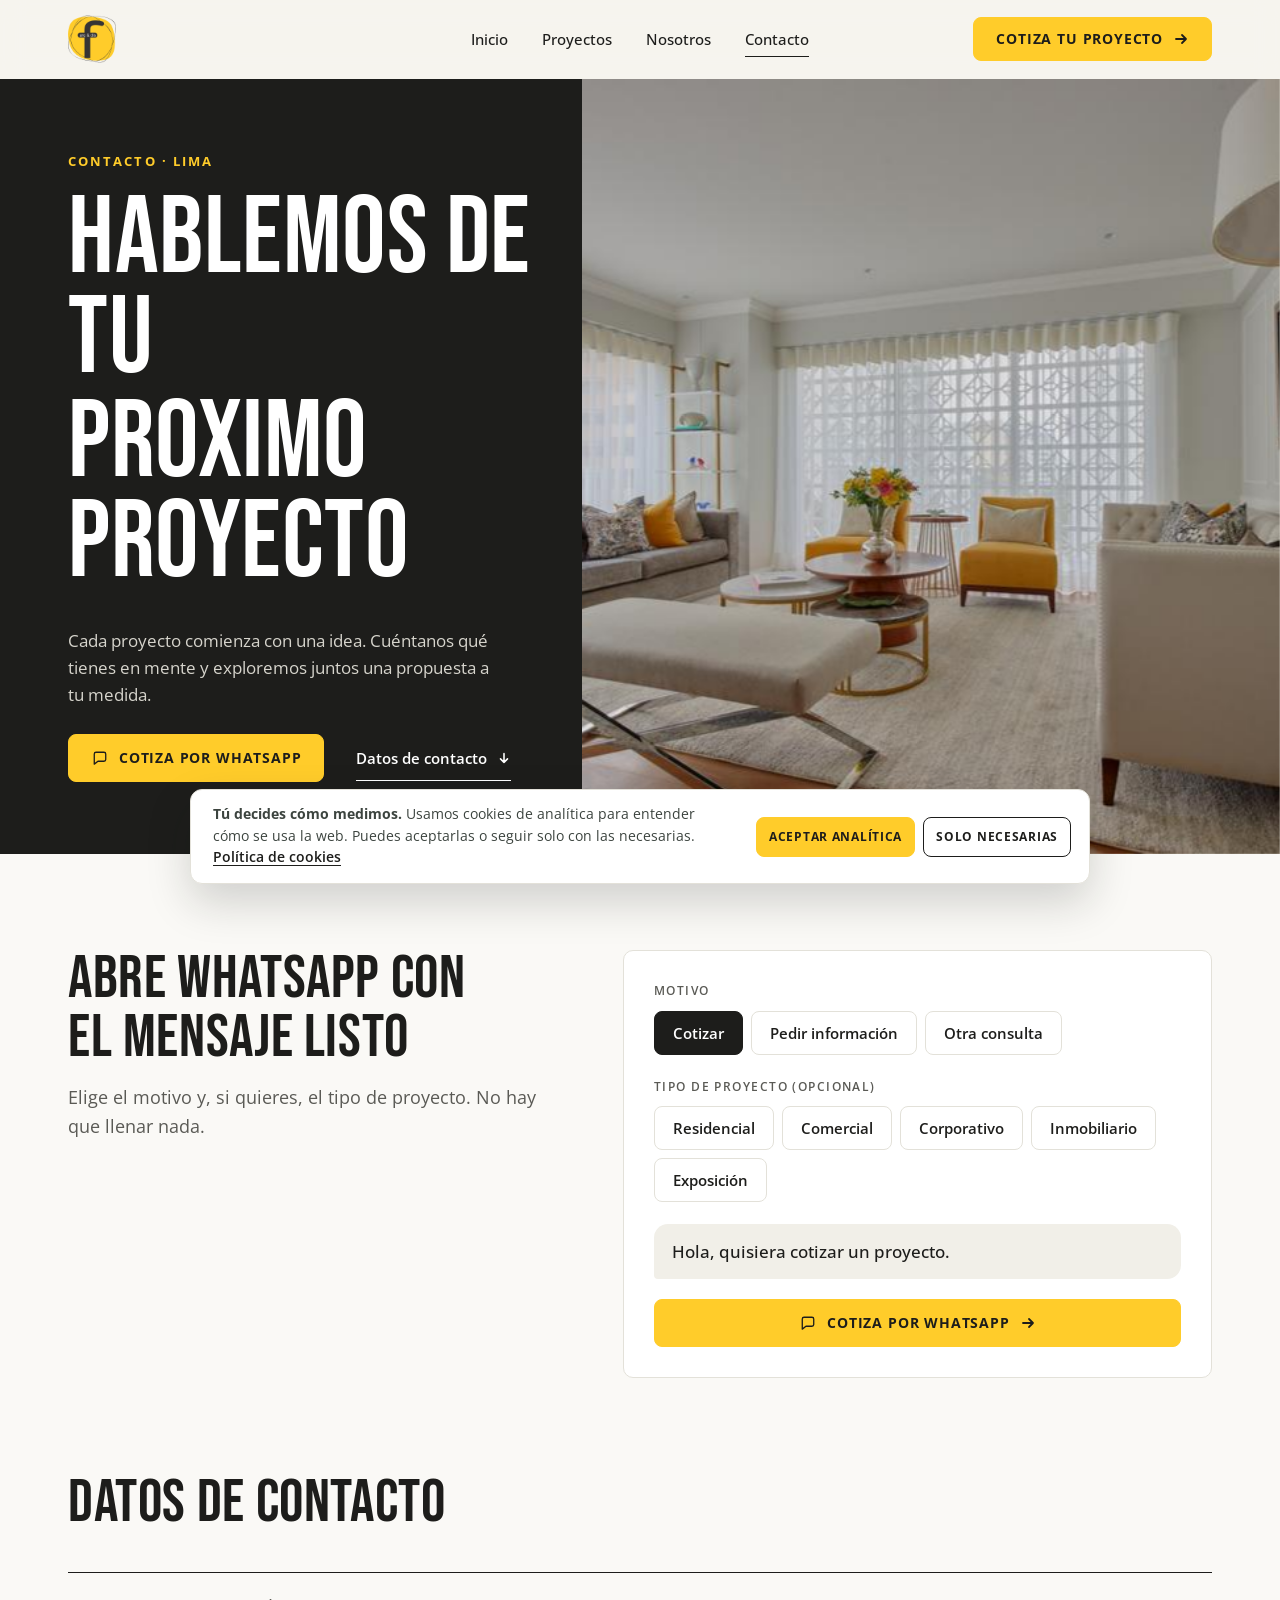
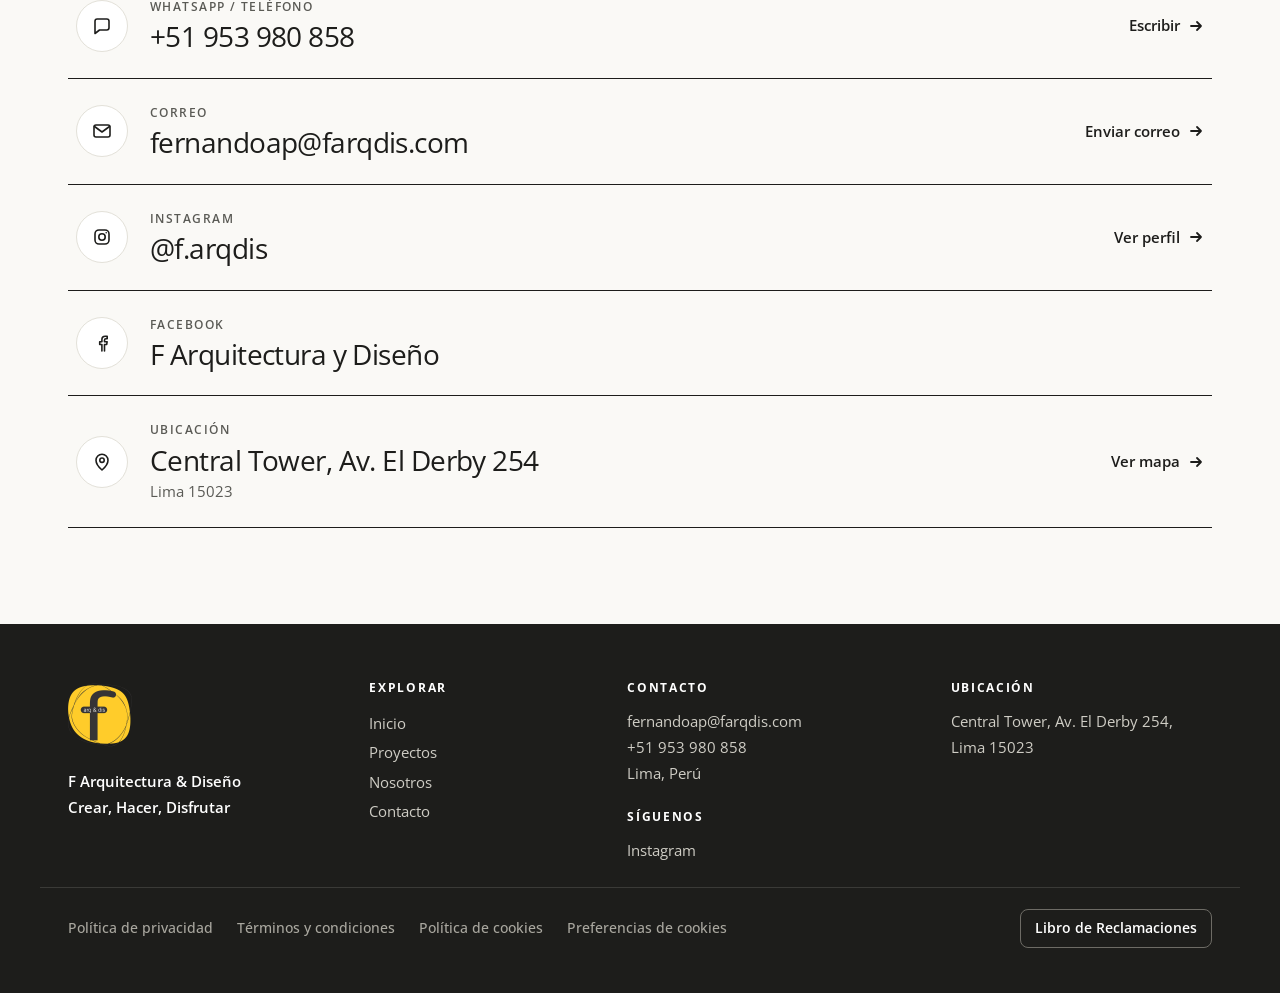
==== commit 1298eba1: "Logo original del cliente y favicon; decisiones de prensa anotadas; estructuras.pdf fuera del reposi" ====
--- a/contacto.html
+++ b/contacto.html
@@ -12,13 +12,13 @@
 <link rel="preconnect" href="https://fonts.googleapis.com">
 <link rel="preconnect" href="https://fonts.gstatic.com" crossorigin>
 <link href="https://fonts.googleapis.com/css2?family=Bebas+Neue&family=Open+Sans:wght@400;600;700&display=swap" rel="stylesheet">
-<link rel="stylesheet" href="estilos.css?v=30">
-<script src="app.js?v=30" defer></script>
+<link rel="stylesheet" href="estilos.css?v=33">
+<script src="app.js?v=33" defer></script>
 </head>
 <body class="contacto">
 <a class="saltar" href="#contenido">Saltar al contenido</a>
 <header class="cab"><div class="cont">
-  <a class="logo" href="index.html" aria-label="F Arquitectura y Diseño, inicio"><img src="media/marca/logo-f.png" alt="" width="48" height="47"></a>
+  <a class="logo" href="index.html" aria-label="F Arquitectura y Diseño, inicio"><img src="media/marca/logo-f.png" alt="" width="48" height="48"></a>
   <nav class="menu" id="menu" aria-label="Principal"><a href="index.html">Inicio</a><a href="proyectos.html">Proyectos</a><a href="nosotros.html">Nosotros</a><a href="contacto.html" class="aqui" aria-current="page">Contacto</a><a class="btn menu-cta" href="contacto.html">Cotiza tu proyecto <svg class="fl" width="16" height="16" viewBox="0 0 16 16" fill="none" aria-hidden="true"><path d="M3 8h10M9 4l4 4-4 4" stroke="currentColor" stroke-width="1.8" stroke-linecap="round" stroke-linejoin="round"/></svg></a></nav>
   <div class="cab-der"><a class="btn cab-cta" href="contacto.html">Cotiza tu proyecto <svg class="fl" width="16" height="16" viewBox="0 0 16 16" fill="none" aria-hidden="true"><path d="M3 8h10M9 4l4 4-4 4" stroke="currentColor" stroke-width="1.8" stroke-linecap="round" stroke-linejoin="round"/></svg></a>
   <button class="hamb" aria-label="Menú" aria-expanded="false" aria-controls="menu"><i></i><i></i><i></i></button></div>
@@ -73,7 +73,7 @@
 <a class="barra-wa" href="https://wa.me/51953980858?text=Hola%2C%20quisiera%20cotizar%20un%20proyecto." target="_blank" rel="noopener"><svg width="18" height="18" viewBox="0 0 22 22" fill="none" aria-hidden="true"><path d="M4 16.5V6.2C4 5 5 4 6.2 4h9.6C17 4 18 5 18 6.2v6.6c0 1.2-1 2.2-2.2 2.2H8.5L4 18.5z" stroke="currentColor" stroke-width="1.6" stroke-linecap="round" stroke-linejoin="round"/></svg> Cotiza por WhatsApp</a>
 </main>
 <footer class="pie"><div class="cont pie-cols">
-  <div class="pie-marca"><a class="logo" href="index.html" aria-label="F Arquitectura y Diseño, inicio"><img src="media/marca/logo-f.png" alt="" width="64" height="63"></a><p>F Arquitectura &amp; Diseño<br>Crear, Hacer, Disfrutar</p></div>
+  <div class="pie-marca"><a class="logo" href="index.html" aria-label="F Arquitectura y Diseño, inicio"><img src="media/marca/logo-f.png" alt="" width="64" height="64"></a><p>F Arquitectura &amp; Diseño<br>Crear, Hacer, Disfrutar</p></div>
   <div><h3>Explorar</h3><nav aria-label="Pie"><a href="index.html">Inicio</a><a href="proyectos.html">Proyectos</a><a href="nosotros.html">Nosotros</a><a href="contacto.html">Contacto</a></nav></div>
   <div><h3>Contacto</h3><p><a href="mailto:fernandoap@farqdis.com">fernandoap@farqdis.com</a><br><a href="tel:+51953980858">+51 953 980 858</a><br>Lima, Perú</p>
     <h3 class="sig">Síguenos</h3><p><a href="https://www.instagram.com/f.arqdis/" target="_blank" rel="noopener">Instagram</a></p></div>
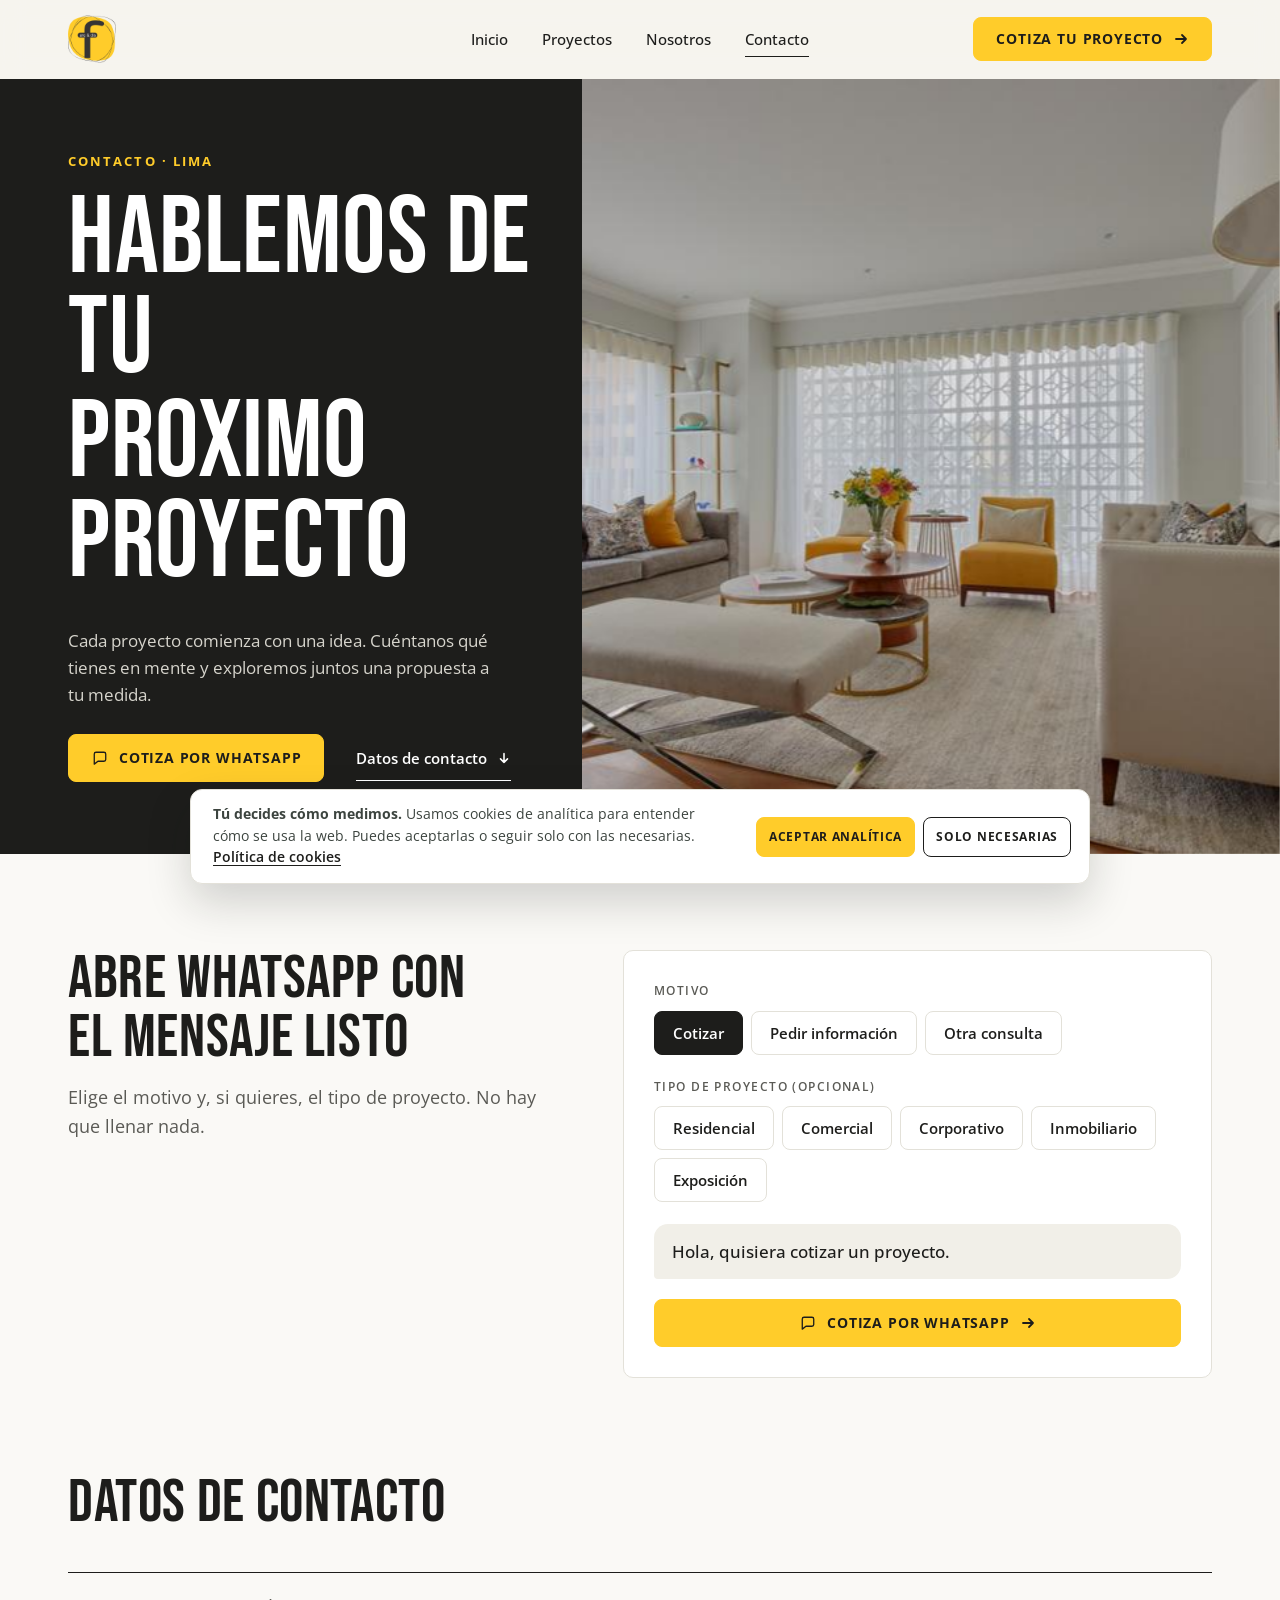
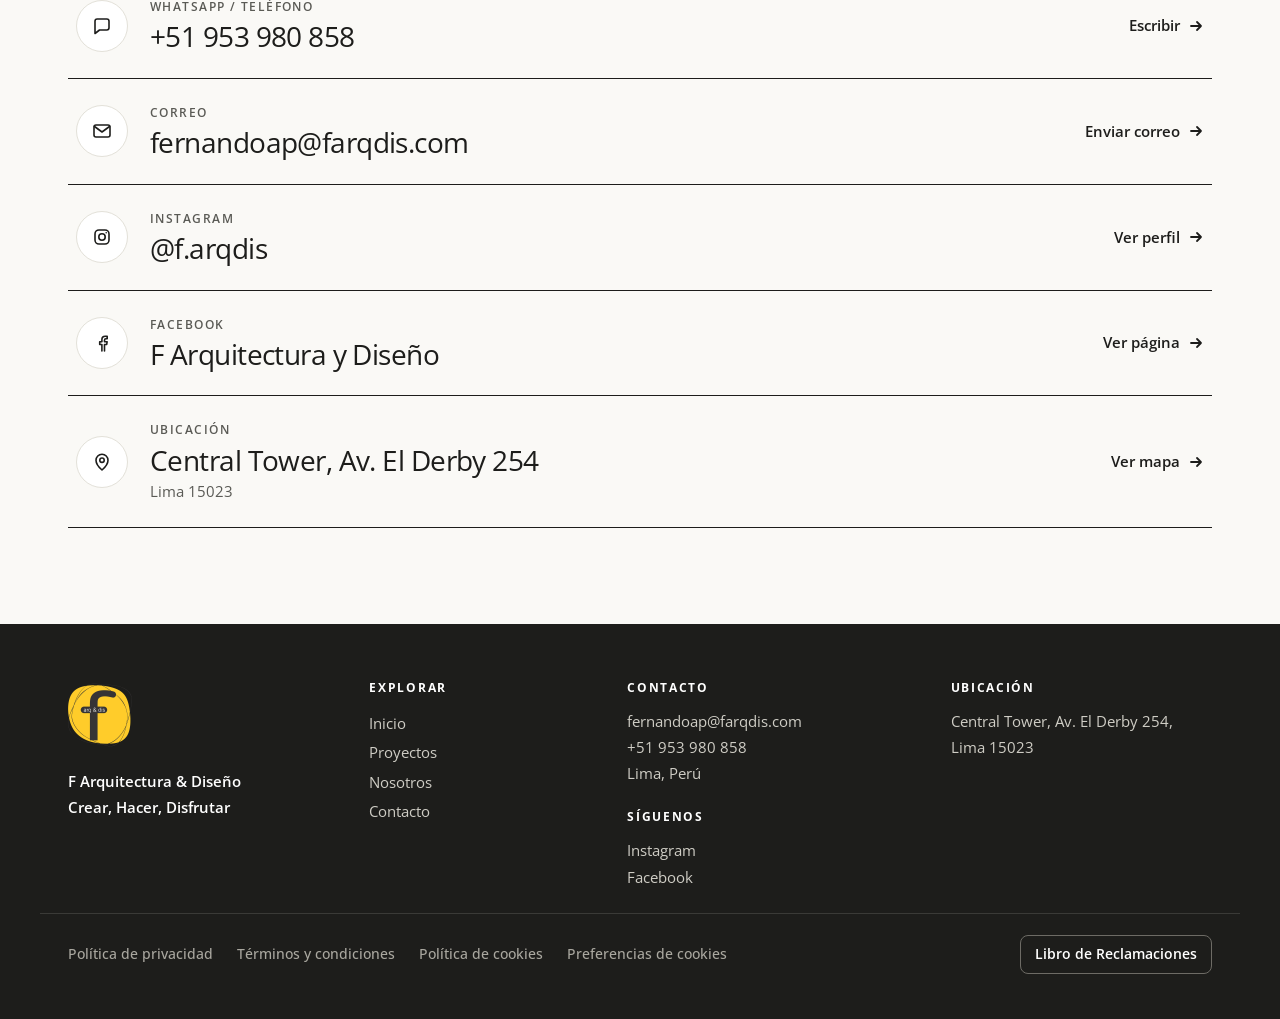
==== commit c7b1696d: "Enlace de Facebook del estudio en el pie y en Contacto Co-Authored-By: Claude Fable 5.2 <noreply@ant" ====
--- a/contacto.html
+++ b/contacto.html
@@ -12,8 +12,8 @@
 <link rel="preconnect" href="https://fonts.googleapis.com">
 <link rel="preconnect" href="https://fonts.gstatic.com" crossorigin>
 <link href="https://fonts.googleapis.com/css2?family=Bebas+Neue&family=Open+Sans:wght@400;600;700&display=swap" rel="stylesheet">
-<link rel="stylesheet" href="estilos.css?v=33">
-<script src="app.js?v=33" defer></script>
+<link rel="stylesheet" href="estilos.css?v=34">
+<script src="app.js?v=34" defer></script>
 </head>
 <body class="contacto">
 <a class="saltar" href="#contenido">Saltar al contenido</a>
@@ -66,7 +66,7 @@
     <li><a class="canal" href="https://wa.me/51953980858?text=Hola%2C%20quisiera%20hacer%20una%20consulta." target="_blank" rel="noopener"><span class="canal-ic"><svg width="22" height="22" viewBox="0 0 22 22" fill="none" aria-hidden="true"><path d="M4 16.5V6.2C4 5 5 4 6.2 4h9.6C17 4 18 5 18 6.2v6.6c0 1.2-1 2.2-2.2 2.2H8.5L4 18.5z" stroke="currentColor" stroke-width="1.6" stroke-linecap="round" stroke-linejoin="round"/></svg></span><span class="canal-txt"><small>WhatsApp / Teléfono</small><b>+51 953 980 858</b></span><span class="canal-ir">Escribir <svg class="fl" width="16" height="16" viewBox="0 0 16 16" fill="none" aria-hidden="true"><path d="M3 8h10M9 4l4 4-4 4" stroke="currentColor" stroke-width="1.8" stroke-linecap="round" stroke-linejoin="round"/></svg></span></a></li>
     <li><a class="canal" href="mailto:fernandoap@farqdis.com"><span class="canal-ic"><svg width="22" height="22" viewBox="0 0 22 22" fill="none" aria-hidden="true"><rect x="3" y="5" width="16" height="12" rx="2" stroke="currentColor" stroke-width="1.6" stroke-linecap="round" stroke-linejoin="round"/><path d="M3.5 6.5L11 12l7.5-5.5" stroke="currentColor" stroke-width="1.6" stroke-linecap="round" stroke-linejoin="round"/></svg></span><span class="canal-txt"><small>Correo</small><b>fernandoap@farqdis.com</b></span><span class="canal-ir">Enviar correo <svg class="fl" width="16" height="16" viewBox="0 0 16 16" fill="none" aria-hidden="true"><path d="M3 8h10M9 4l4 4-4 4" stroke="currentColor" stroke-width="1.8" stroke-linecap="round" stroke-linejoin="round"/></svg></span></a></li>
     <li><a class="canal" href="https://www.instagram.com/f.arqdis/" target="_blank" rel="noopener"><span class="canal-ic"><svg width="22" height="22" viewBox="0 0 22 22" fill="none" aria-hidden="true"><rect x="4" y="4" width="14" height="14" rx="4" stroke="currentColor" stroke-width="1.6" stroke-linecap="round" stroke-linejoin="round"/><circle cx="11" cy="11" r="3.2" stroke="currentColor" stroke-width="1.6" stroke-linecap="round" stroke-linejoin="round"/><path d="M15.2 6.8h.01" stroke="currentColor" stroke-width="1.6" stroke-linecap="round" stroke-linejoin="round"/></svg></span><span class="canal-txt"><small>Instagram</small><b>@f.arqdis</b></span><span class="canal-ir">Ver perfil <svg class="fl" width="16" height="16" viewBox="0 0 16 16" fill="none" aria-hidden="true"><path d="M3 8h10M9 4l4 4-4 4" stroke="currentColor" stroke-width="1.8" stroke-linecap="round" stroke-linejoin="round"/></svg></span></a></li>
-    <li><div class="canal"><span class="canal-ic"><svg width="22" height="22" viewBox="0 0 22 22" fill="none" aria-hidden="true"><path d="M13.5 19v-6.5h2.2l.4-2.7h-2.6V8.2c0-.8.3-1.4 1.4-1.4h1.3V4.4c-.3 0-1.100-.1-2-.1-2 0-3.300 1.200-3.300 3.400v2.100H8.700v2.700h2.200V19" stroke="currentColor" stroke-width="1.6" stroke-linecap="round" stroke-linejoin="round"/></svg></span><span class="canal-txt"><small>Facebook</small><b>F Arquitectura y Diseño</b></span></div></li>
+    <li><a class="canal" href="https://www.facebook.com/F.ArquitecturayDiseno/" target="_blank" rel="noopener"><span class="canal-ic"><svg width="22" height="22" viewBox="0 0 22 22" fill="none" aria-hidden="true"><path d="M13.5 19v-6.5h2.2l.4-2.7h-2.6V8.2c0-.8.3-1.4 1.4-1.4h1.3V4.4c-.3 0-1.100-.1-2-.1-2 0-3.300 1.200-3.300 3.400v2.100H8.700v2.700h2.200V19" stroke="currentColor" stroke-width="1.6" stroke-linecap="round" stroke-linejoin="round"/></svg></span><span class="canal-txt"><small>Facebook</small><b>F Arquitectura y Diseño</b></span><span class="canal-ir">Ver página <svg class="fl" width="16" height="16" viewBox="0 0 16 16" fill="none" aria-hidden="true"><path d="M3 8h10M9 4l4 4-4 4" stroke="currentColor" stroke-width="1.8" stroke-linecap="round" stroke-linejoin="round"/></svg></span></a></li>
     <li><a class="canal" href="https://www.google.com/maps/search/?api=1&query=Central%20Tower%2C%20Av.%20El%20Derby%20254%2C%20Lima%2015023" target="_blank" rel="noopener"><span class="canal-ic"><svg width="22" height="22" viewBox="0 0 22 22" fill="none" aria-hidden="true"><path d="M11 19s6-5.2 6-9.8A6 6 0 005 9.2C5 13.8 11 19 11 19z" stroke="currentColor" stroke-width="1.6" stroke-linecap="round" stroke-linejoin="round"/><circle cx="11" cy="9.2" r="2.2" stroke="currentColor" stroke-width="1.6" stroke-linecap="round" stroke-linejoin="round"/></svg></span><span class="canal-txt"><small>Ubicación</small><b>Central Tower, Av. El Derby 254</b><span>Lima 15023</span></span><span class="canal-ir">Ver mapa <svg class="fl" width="16" height="16" viewBox="0 0 16 16" fill="none" aria-hidden="true"><path d="M3 8h10M9 4l4 4-4 4" stroke="currentColor" stroke-width="1.8" stroke-linecap="round" stroke-linejoin="round"/></svg></span></a></li>
   </ul>
 </div></section>
@@ -76,7 +76,7 @@
   <div class="pie-marca"><a class="logo" href="index.html" aria-label="F Arquitectura y Diseño, inicio"><img src="media/marca/logo-f.png" alt="" width="64" height="64"></a><p>F Arquitectura &amp; Diseño<br>Crear, Hacer, Disfrutar</p></div>
   <div><h3>Explorar</h3><nav aria-label="Pie"><a href="index.html">Inicio</a><a href="proyectos.html">Proyectos</a><a href="nosotros.html">Nosotros</a><a href="contacto.html">Contacto</a></nav></div>
   <div><h3>Contacto</h3><p><a href="mailto:fernandoap@farqdis.com">fernandoap@farqdis.com</a><br><a href="tel:+51953980858">+51 953 980 858</a><br>Lima, Perú</p>
-    <h3 class="sig">Síguenos</h3><p><a href="https://www.instagram.com/f.arqdis/" target="_blank" rel="noopener">Instagram</a></p></div>
+    <h3 class="sig">Síguenos</h3><p><a href="https://www.instagram.com/f.arqdis/" target="_blank" rel="noopener">Instagram</a><br><a href="https://www.facebook.com/F.ArquitecturayDiseno/" target="_blank" rel="noopener">Facebook</a></p></div>
   <div><h3>Ubicación</h3><p><a href="https://www.google.com/maps/search/?api=1&query=Central%20Tower%2C%20Av.%20El%20Derby%20254%2C%20Lima%2015023" target="_blank" rel="noopener">Central Tower, Av. El Derby 254,<br>Lima 15023</a></p></div>
 </div>
 <div class="cont pie-legal">
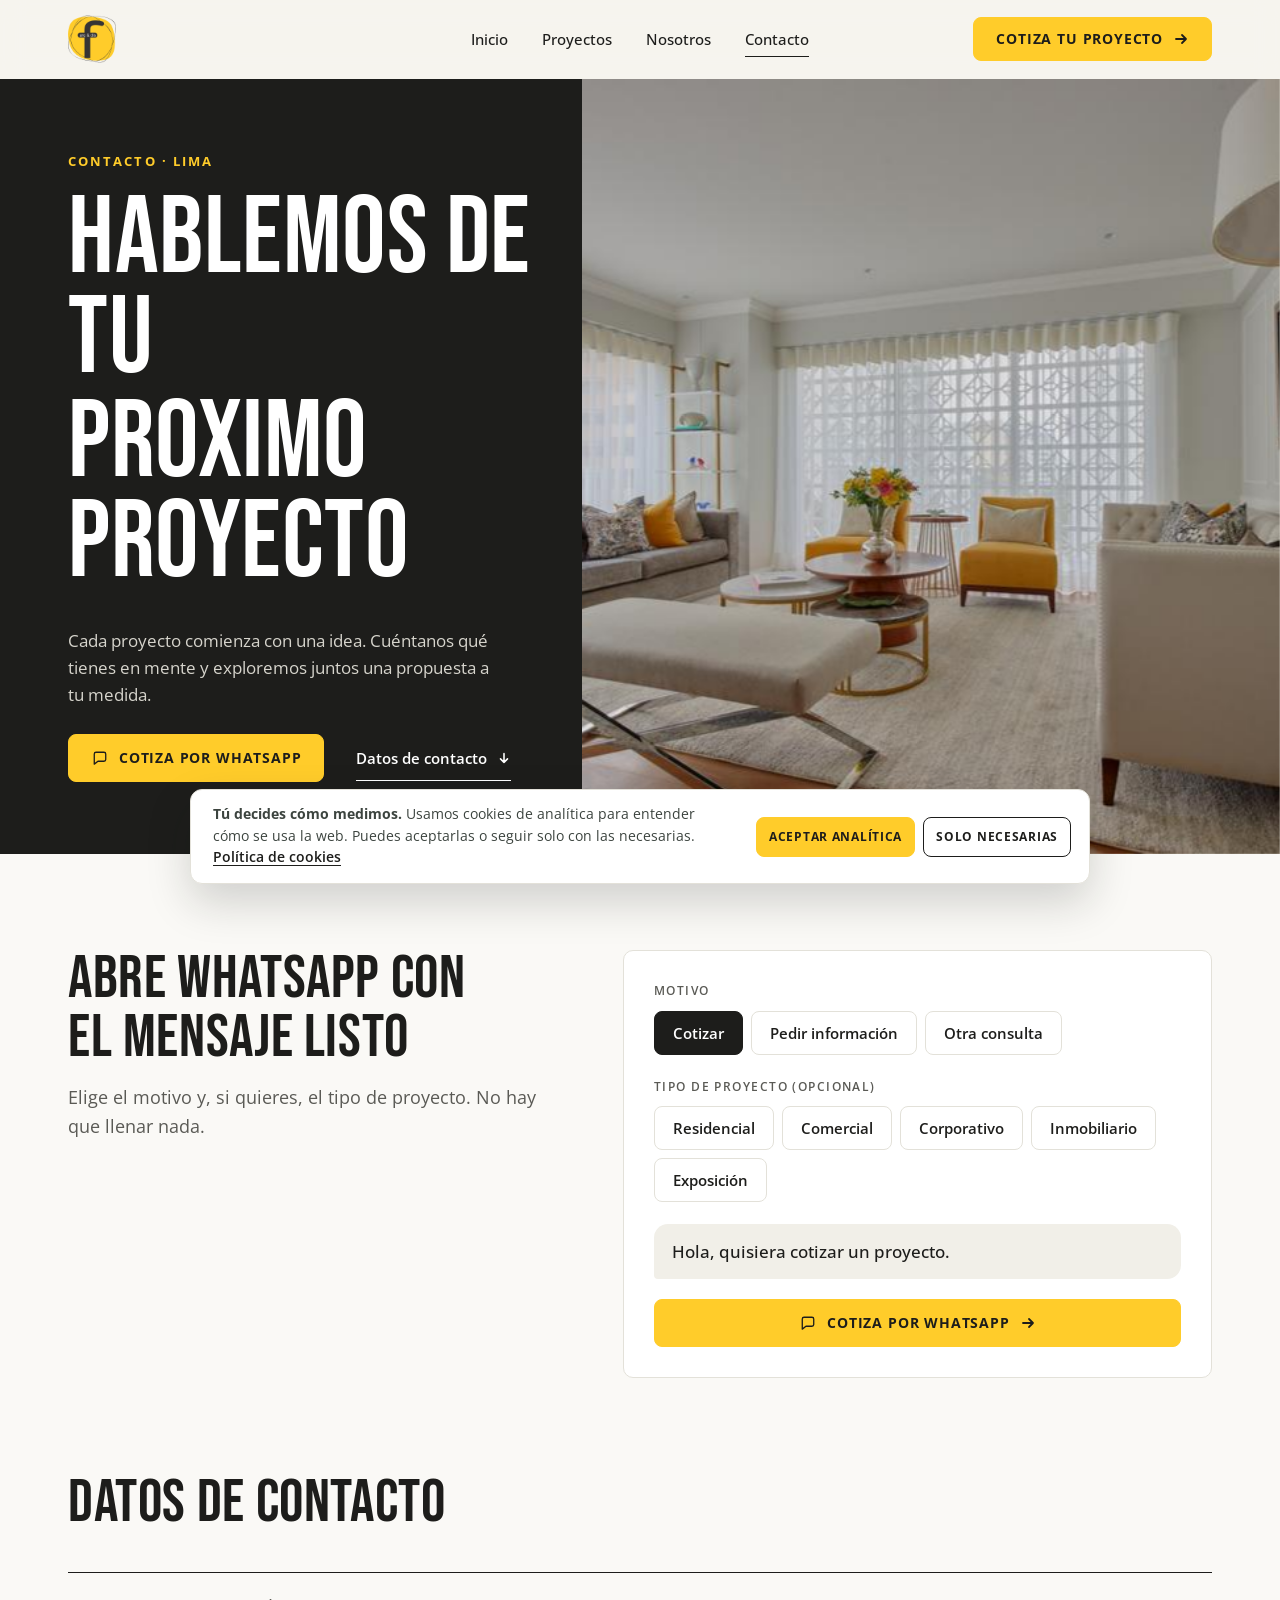
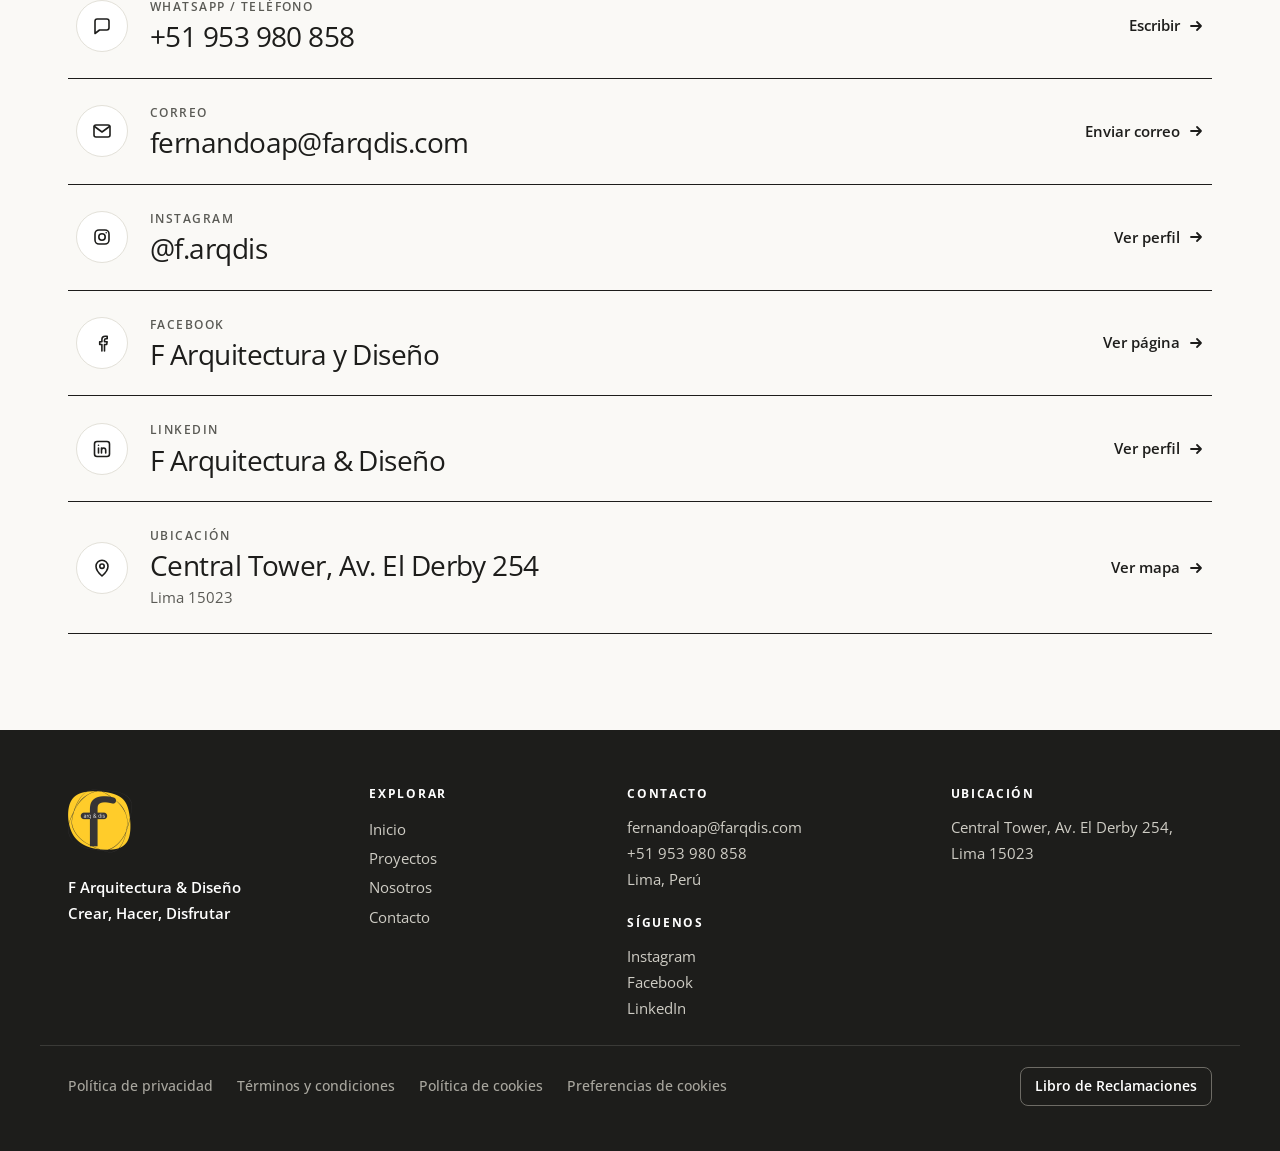
==== commit 672e6b2f: "Enlace de LinkedIn del estudio en el pie y en Contacto Co-Authored-By: Claude Opus 5.5 <noreply@anth" ====
--- a/contacto.html
+++ b/contacto.html
@@ -12,8 +12,8 @@
 <link rel="preconnect" href="https://fonts.googleapis.com">
 <link rel="preconnect" href="https://fonts.gstatic.com" crossorigin>
 <link href="https://fonts.googleapis.com/css2?family=Bebas+Neue&family=Open+Sans:wght@400;600;700&display=swap" rel="stylesheet">
-<link rel="stylesheet" href="estilos.css?v=34">
-<script src="app.js?v=34" defer></script>
+<link rel="stylesheet" href="estilos.css?v=35">
+<script src="app.js?v=35" defer></script>
 </head>
 <body class="contacto">
 <a class="saltar" href="#contenido">Saltar al contenido</a>
@@ -67,6 +67,7 @@
     <li><a class="canal" href="mailto:fernandoap@farqdis.com"><span class="canal-ic"><svg width="22" height="22" viewBox="0 0 22 22" fill="none" aria-hidden="true"><rect x="3" y="5" width="16" height="12" rx="2" stroke="currentColor" stroke-width="1.6" stroke-linecap="round" stroke-linejoin="round"/><path d="M3.5 6.5L11 12l7.5-5.5" stroke="currentColor" stroke-width="1.6" stroke-linecap="round" stroke-linejoin="round"/></svg></span><span class="canal-txt"><small>Correo</small><b>fernandoap@farqdis.com</b></span><span class="canal-ir">Enviar correo <svg class="fl" width="16" height="16" viewBox="0 0 16 16" fill="none" aria-hidden="true"><path d="M3 8h10M9 4l4 4-4 4" stroke="currentColor" stroke-width="1.8" stroke-linecap="round" stroke-linejoin="round"/></svg></span></a></li>
     <li><a class="canal" href="https://www.instagram.com/f.arqdis/" target="_blank" rel="noopener"><span class="canal-ic"><svg width="22" height="22" viewBox="0 0 22 22" fill="none" aria-hidden="true"><rect x="4" y="4" width="14" height="14" rx="4" stroke="currentColor" stroke-width="1.6" stroke-linecap="round" stroke-linejoin="round"/><circle cx="11" cy="11" r="3.2" stroke="currentColor" stroke-width="1.6" stroke-linecap="round" stroke-linejoin="round"/><path d="M15.2 6.8h.01" stroke="currentColor" stroke-width="1.6" stroke-linecap="round" stroke-linejoin="round"/></svg></span><span class="canal-txt"><small>Instagram</small><b>@f.arqdis</b></span><span class="canal-ir">Ver perfil <svg class="fl" width="16" height="16" viewBox="0 0 16 16" fill="none" aria-hidden="true"><path d="M3 8h10M9 4l4 4-4 4" stroke="currentColor" stroke-width="1.8" stroke-linecap="round" stroke-linejoin="round"/></svg></span></a></li>
     <li><a class="canal" href="https://www.facebook.com/F.ArquitecturayDiseno/" target="_blank" rel="noopener"><span class="canal-ic"><svg width="22" height="22" viewBox="0 0 22 22" fill="none" aria-hidden="true"><path d="M13.5 19v-6.5h2.2l.4-2.7h-2.6V8.2c0-.8.3-1.4 1.4-1.4h1.3V4.4c-.3 0-1.100-.1-2-.1-2 0-3.300 1.200-3.300 3.400v2.100H8.700v2.700h2.200V19" stroke="currentColor" stroke-width="1.6" stroke-linecap="round" stroke-linejoin="round"/></svg></span><span class="canal-txt"><small>Facebook</small><b>F Arquitectura y Diseño</b></span><span class="canal-ir">Ver página <svg class="fl" width="16" height="16" viewBox="0 0 16 16" fill="none" aria-hidden="true"><path d="M3 8h10M9 4l4 4-4 4" stroke="currentColor" stroke-width="1.8" stroke-linecap="round" stroke-linejoin="round"/></svg></span></a></li>
+    <li><a class="canal" href="https://www.linkedin.com/company/f-arquitectura-dise%C3%B1o/" target="_blank" rel="noopener"><span class="canal-ic"><svg width="22" height="22" viewBox="0 0 22 22" fill="none" aria-hidden="true"><rect x="3.5" y="3.5" width="15" height="15" rx="2.5" stroke="currentColor" stroke-width="1.6" stroke-linecap="round" stroke-linejoin="round"/><path d="M7.5 10v5M7.5 7.2h.01M10.5 15v-5M10.5 12.3c0-1.300 1-2.300 2.200-2.300s2 .9 2 2.300V15" stroke="currentColor" stroke-width="1.6" stroke-linecap="round" stroke-linejoin="round"/></svg></span><span class="canal-txt"><small>LinkedIn</small><b>F Arquitectura &amp; Diseño</b></span><span class="canal-ir">Ver perfil <svg class="fl" width="16" height="16" viewBox="0 0 16 16" fill="none" aria-hidden="true"><path d="M3 8h10M9 4l4 4-4 4" stroke="currentColor" stroke-width="1.8" stroke-linecap="round" stroke-linejoin="round"/></svg></span></a></li>
     <li><a class="canal" href="https://www.google.com/maps/search/?api=1&query=Central%20Tower%2C%20Av.%20El%20Derby%20254%2C%20Lima%2015023" target="_blank" rel="noopener"><span class="canal-ic"><svg width="22" height="22" viewBox="0 0 22 22" fill="none" aria-hidden="true"><path d="M11 19s6-5.2 6-9.8A6 6 0 005 9.2C5 13.8 11 19 11 19z" stroke="currentColor" stroke-width="1.6" stroke-linecap="round" stroke-linejoin="round"/><circle cx="11" cy="9.2" r="2.2" stroke="currentColor" stroke-width="1.6" stroke-linecap="round" stroke-linejoin="round"/></svg></span><span class="canal-txt"><small>Ubicación</small><b>Central Tower, Av. El Derby 254</b><span>Lima 15023</span></span><span class="canal-ir">Ver mapa <svg class="fl" width="16" height="16" viewBox="0 0 16 16" fill="none" aria-hidden="true"><path d="M3 8h10M9 4l4 4-4 4" stroke="currentColor" stroke-width="1.8" stroke-linecap="round" stroke-linejoin="round"/></svg></span></a></li>
   </ul>
 </div></section>
@@ -76,7 +77,7 @@
   <div class="pie-marca"><a class="logo" href="index.html" aria-label="F Arquitectura y Diseño, inicio"><img src="media/marca/logo-f.png" alt="" width="64" height="64"></a><p>F Arquitectura &amp; Diseño<br>Crear, Hacer, Disfrutar</p></div>
   <div><h3>Explorar</h3><nav aria-label="Pie"><a href="index.html">Inicio</a><a href="proyectos.html">Proyectos</a><a href="nosotros.html">Nosotros</a><a href="contacto.html">Contacto</a></nav></div>
   <div><h3>Contacto</h3><p><a href="mailto:fernandoap@farqdis.com">fernandoap@farqdis.com</a><br><a href="tel:+51953980858">+51 953 980 858</a><br>Lima, Perú</p>
-    <h3 class="sig">Síguenos</h3><p><a href="https://www.instagram.com/f.arqdis/" target="_blank" rel="noopener">Instagram</a><br><a href="https://www.facebook.com/F.ArquitecturayDiseno/" target="_blank" rel="noopener">Facebook</a></p></div>
+    <h3 class="sig">Síguenos</h3><p><a href="https://www.instagram.com/f.arqdis/" target="_blank" rel="noopener">Instagram</a><br><a href="https://www.facebook.com/F.ArquitecturayDiseno/" target="_blank" rel="noopener">Facebook</a><br><a href="https://www.linkedin.com/company/f-arquitectura-dise%C3%B1o/" target="_blank" rel="noopener">LinkedIn</a></p></div>
   <div><h3>Ubicación</h3><p><a href="https://www.google.com/maps/search/?api=1&query=Central%20Tower%2C%20Av.%20El%20Derby%20254%2C%20Lima%2015023" target="_blank" rel="noopener">Central Tower, Av. El Derby 254,<br>Lima 15023</a></p></div>
 </div>
 <div class="cont pie-legal">
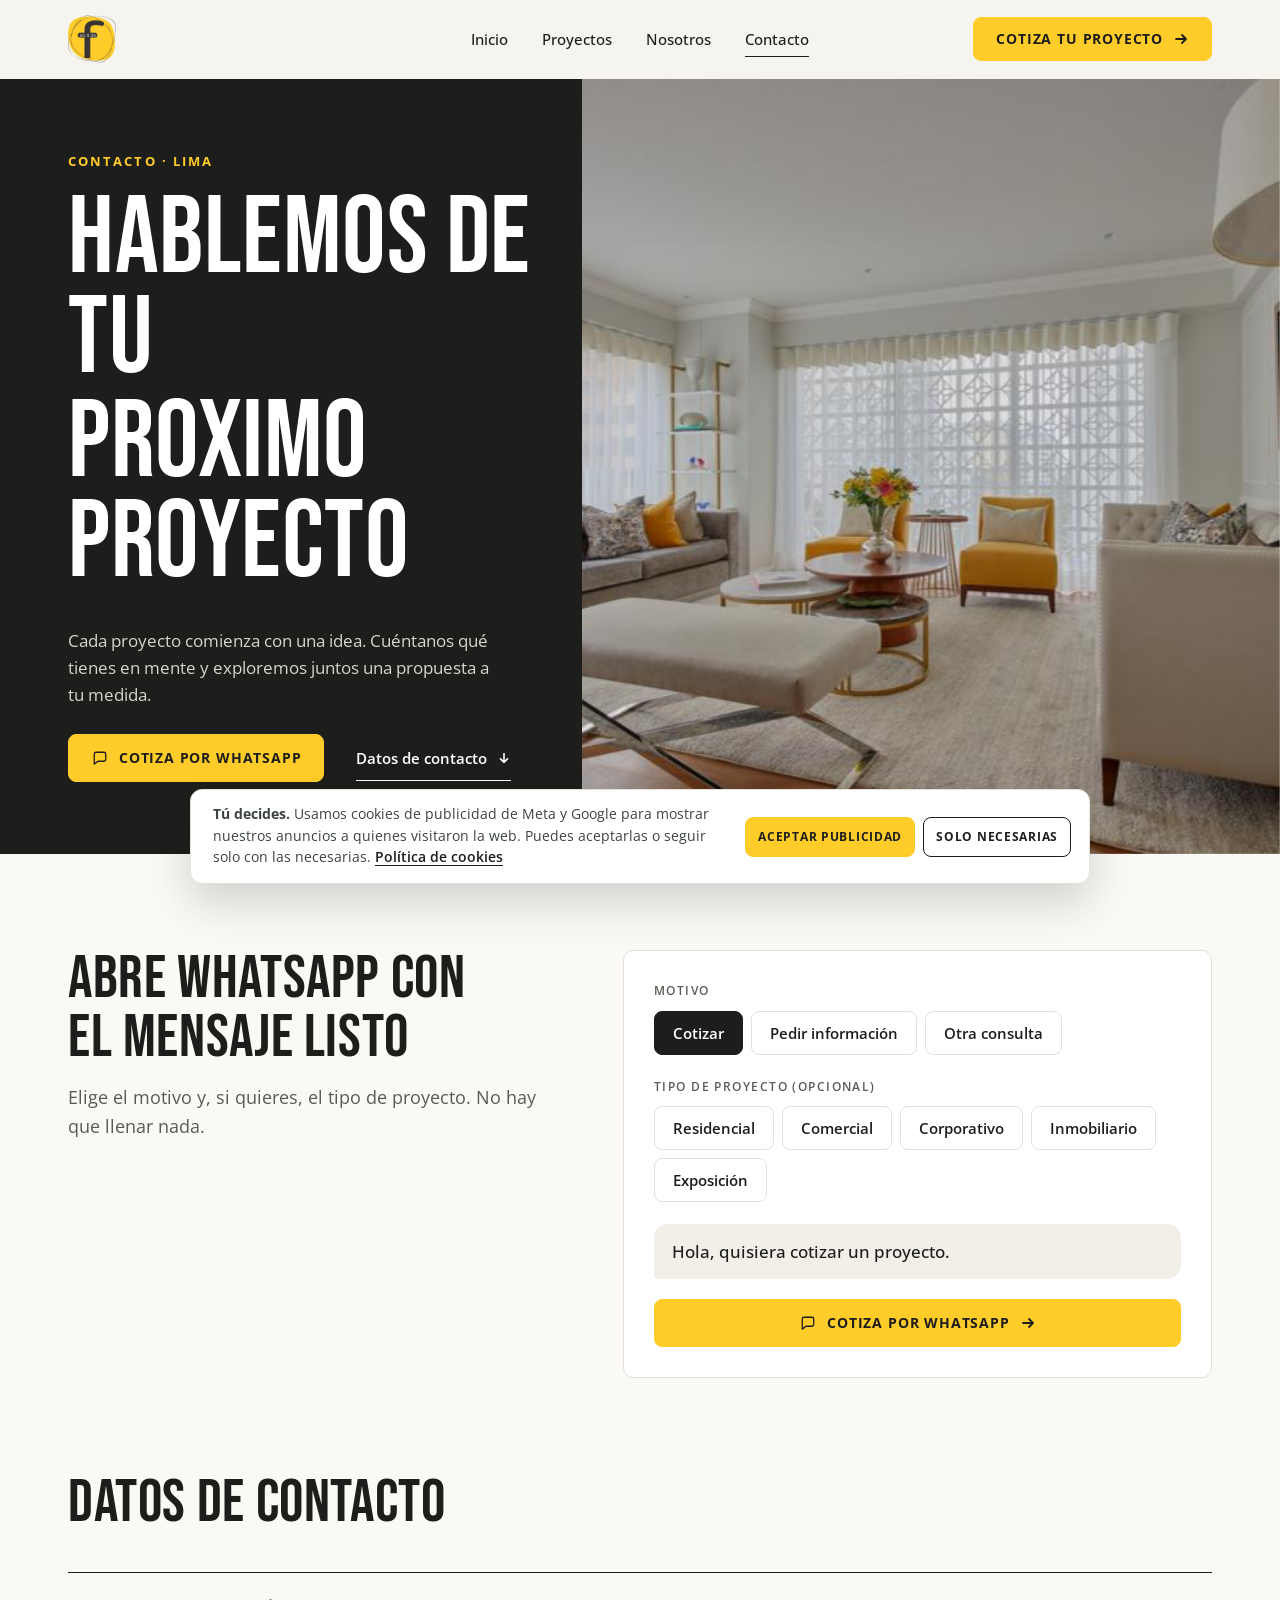
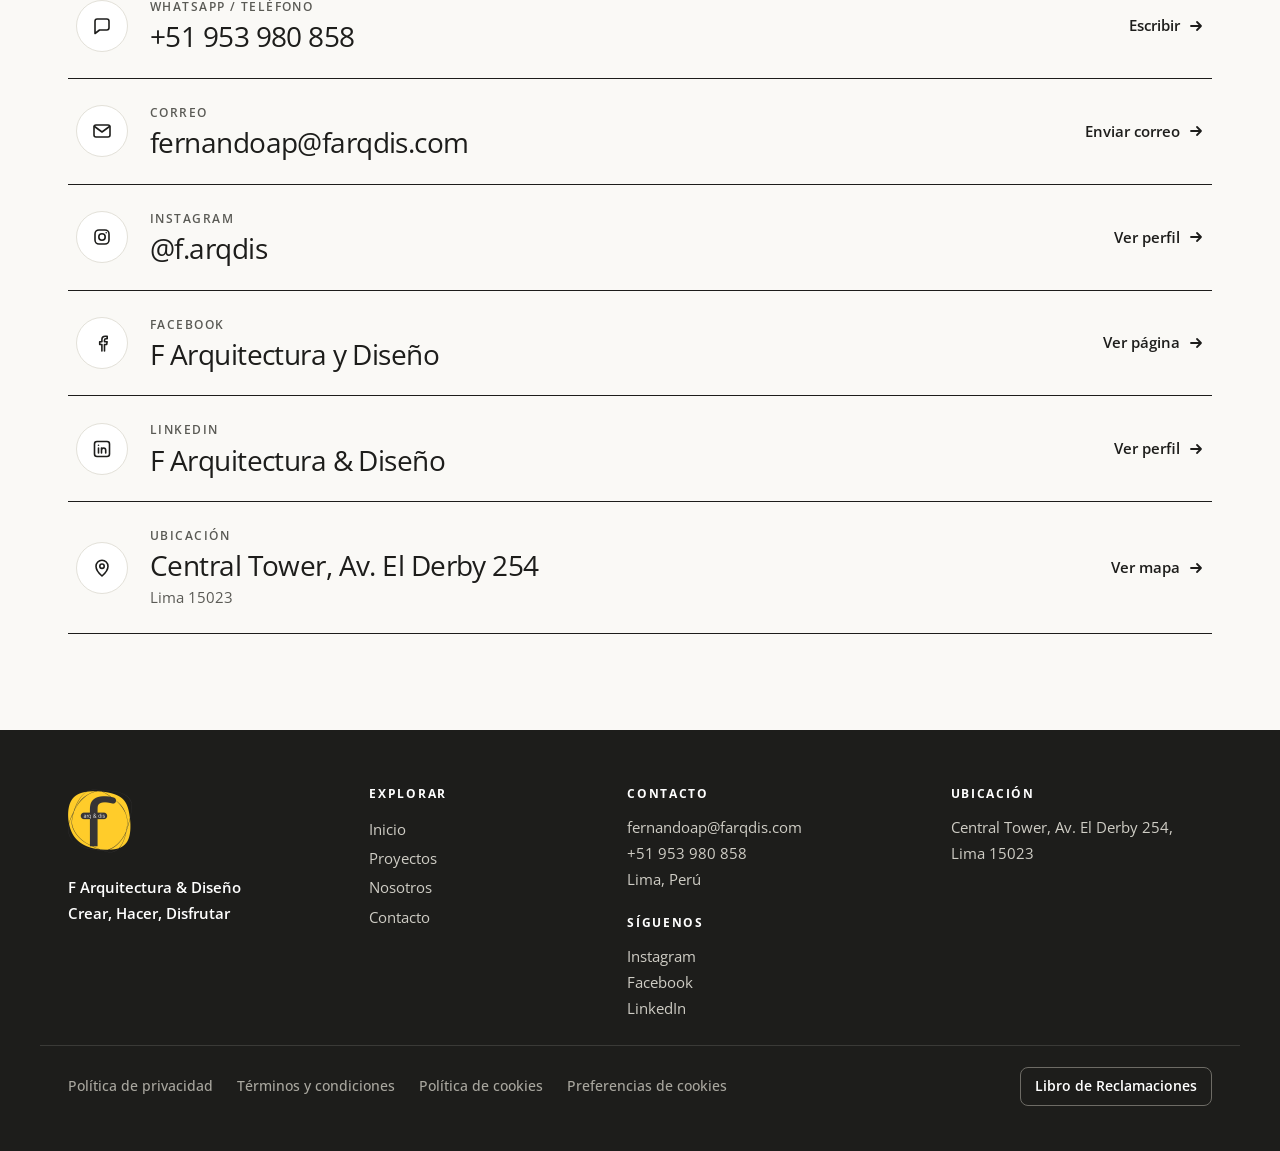
==== commit 765db03e: "Paginas legales completas con los datos del estudio y aviso de cookies de publicidad; decisiones del" ====
--- a/contacto.html
+++ b/contacto.html
@@ -12,8 +12,8 @@
 <link rel="preconnect" href="https://fonts.googleapis.com">
 <link rel="preconnect" href="https://fonts.gstatic.com" crossorigin>
 <link href="https://fonts.googleapis.com/css2?family=Bebas+Neue&family=Open+Sans:wght@400;600;700&display=swap" rel="stylesheet">
-<link rel="stylesheet" href="estilos.css?v=35">
-<script src="app.js?v=35" defer></script>
+<link rel="stylesheet" href="estilos.css?v=37">
+<script src="app.js?v=37" defer></script>
 </head>
 <body class="contacto">
 <a class="saltar" href="#contenido">Saltar al contenido</a>
@@ -88,8 +88,8 @@
   <a class="libro" href="libro-de-reclamaciones.html">Libro de Reclamaciones</a>
 </div></footer>
 <div class="cookies" role="dialog" aria-label="Preferencias de cookies" hidden>
-  <p><b>Tú decides cómo medimos.</b> Usamos cookies de analítica para entender cómo se usa la web. Puedes aceptarlas o seguir solo con las necesarias. <a href="politica-de-cookies.html">Política de cookies</a></p>
-  <div><button type="button" class="btn" data-cookies="analitica">Aceptar analítica</button><button type="button" class="btn linea" data-cookies="necesarias">Solo necesarias</button></div>
+  <p><b>Tú decides.</b> Usamos cookies de publicidad de Meta y Google para mostrar nuestros anuncios a quienes visitaron la web. Puedes aceptarlas o seguir solo con las necesarias. <a href="politica-de-cookies.html">Política de cookies</a></p>
+  <div><button type="button" class="btn" data-cookies="publicidad">Aceptar publicidad</button><button type="button" class="btn linea" data-cookies="necesarias">Solo necesarias</button></div>
 </div>
 </body>
 </html>
--- a/estilos.css
+++ b/estilos.css
@@ -201,10 +201,6 @@
 .fichas{display:grid;grid-template-columns:repeat(3,1fr);gap:12px;margin:18px 0 22px}
 .fichas div{border:1px solid var(--linea);border-radius:12px;padding:12px 14px}
 .fichas small{display:block;color:var(--suave);font-size:12.5px}
-.plegable{display:grid;grid-template-rows:0fr;visibility:hidden;transition:grid-template-rows .4s var(--ease),visibility .4s}
-.plegable.abre{grid-template-rows:1fr;visibility:visible}
-.plegable>div{overflow:hidden}
-.plegable form{padding-top:22px}
 .cuerpo .campo input,.cuerpo .campo textarea{background:#fff}
 .cuerpo .campo textarea{min-height:90px}
 body.fijo{overflow:hidden}
@@ -282,7 +278,6 @@
   .gal img{transform:none;transition:opacity .2s ease}
   .tarjeta,.tarjeta img,.btn,.btn .fl,.ver svg,.pest .pastilla,.cerrar,.gal .fle{transition-duration:.01ms}
   .tarjeta:hover,.btn:hover,.tarjeta:hover img{transform:none}
-  .plegable{transition:none}
 }
 @media (max-width:600px) and (prefers-reduced-motion:reduce){
   .popup{opacity:0}
@@ -942,3 +937,18 @@
 }
 
 .prensa b{display:block}
+
+/* ===== Libro de Reclamaciones: formulario completo ===== */
+.campo select{width:100%;border:1.5px solid var(--linea);background:var(--papel);border-radius:12px;padding:24px 16px 10px;font:inherit;color:inherit;appearance:auto;min-height:58px}
+.campo select:focus{outline:none;border-color:var(--tinta);box-shadow:0 0 0 4px var(--acento-claro)}
+.campo label.fija{transform:translateY(-11px) scale(.78)}
+.acepto{display:flex;gap:12px;align-items:flex-start;margin:6px 0 16px;color:var(--tinta);font-size:15px;cursor:pointer}
+.acepto input{width:20px;height:20px;margin-top:3px;flex:none;accent-color:var(--tinta)}
+.acepto a{font-weight:700}
+.trampa{position:absolute;left:-9999px;width:1px;height:1px;opacity:0}
+.libro-error{background:#fbe6e3;color:#7a1d12;border-radius:10px;padding:12px 16px;font-weight:600;margin:0 0 16px;max-width:none}
+.libro-error[hidden]{display:none}
+.campo.mal input,.campo.mal textarea,.campo.mal select{border-color:#b3261e}
+.opciones.mal legend{color:#b3261e}
+.libro-form .ok{align-items:flex-start}
+.libro-form .ok b{display:block}
